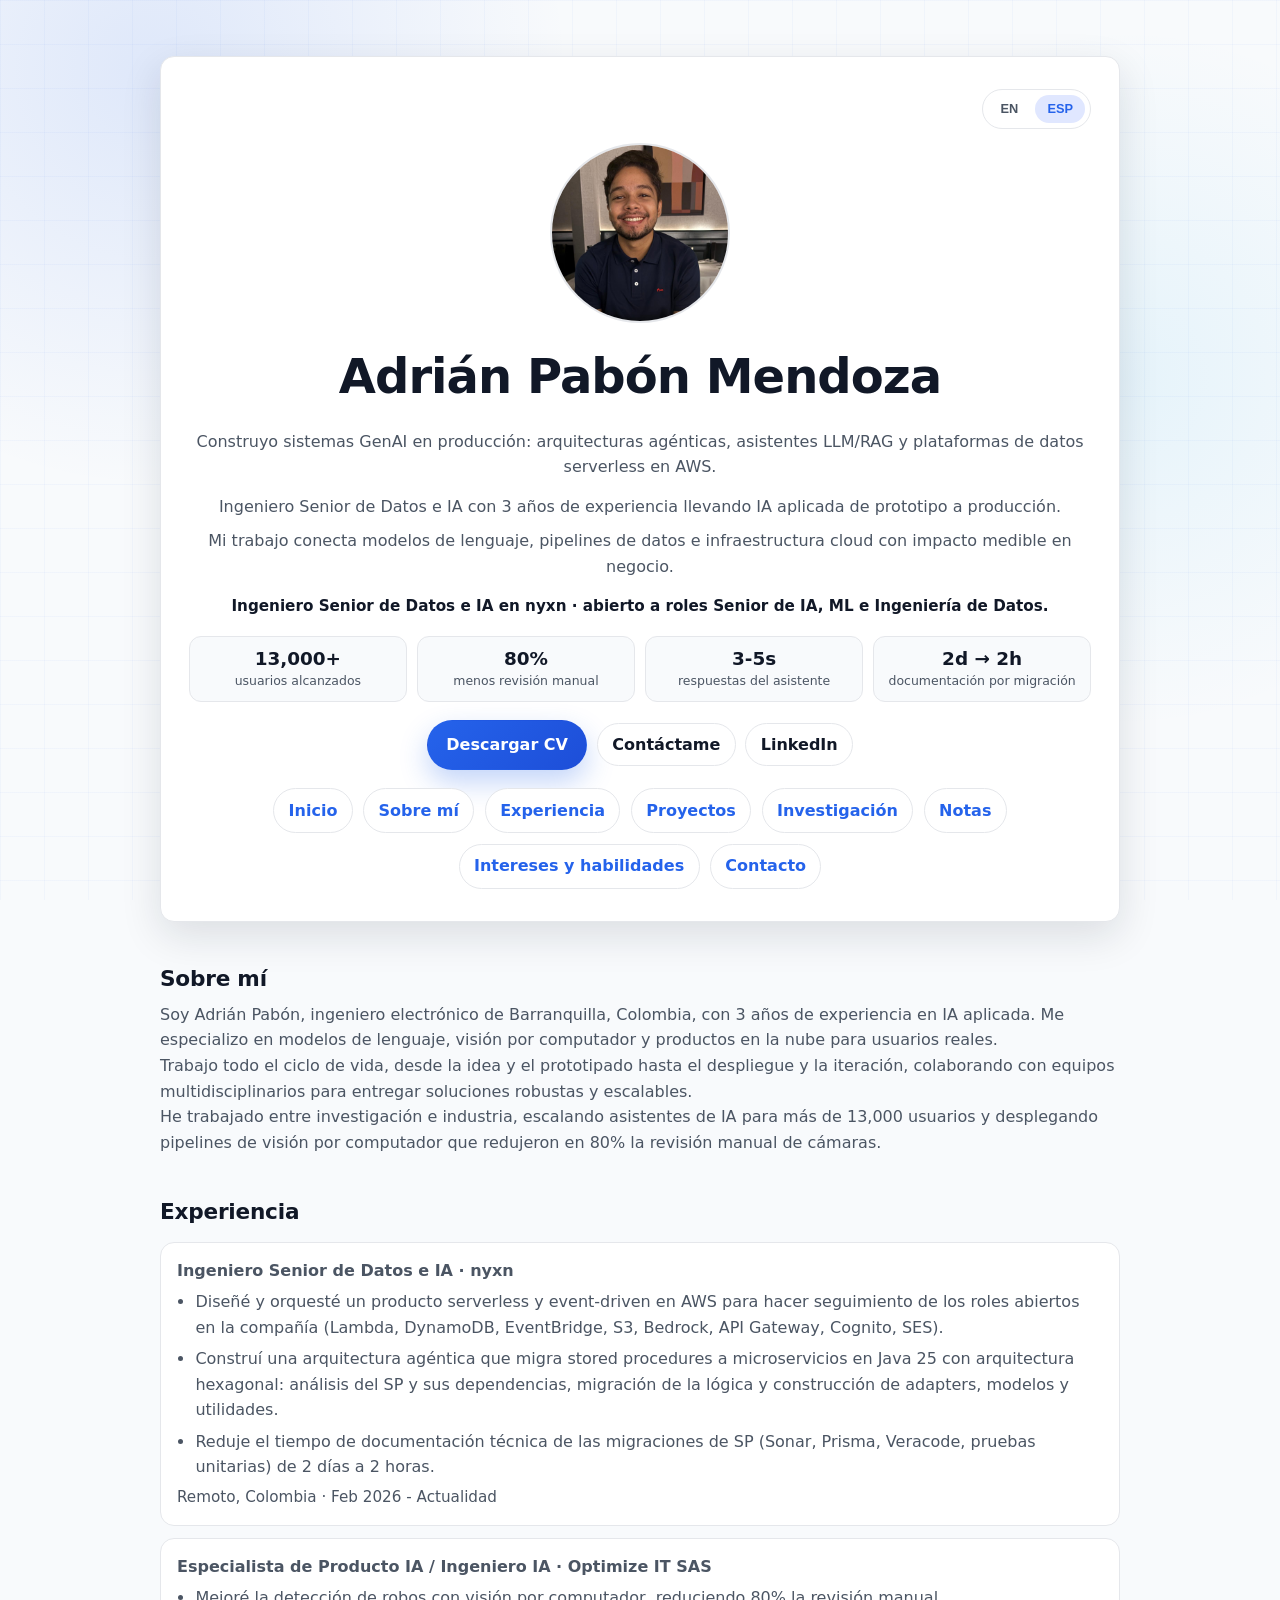
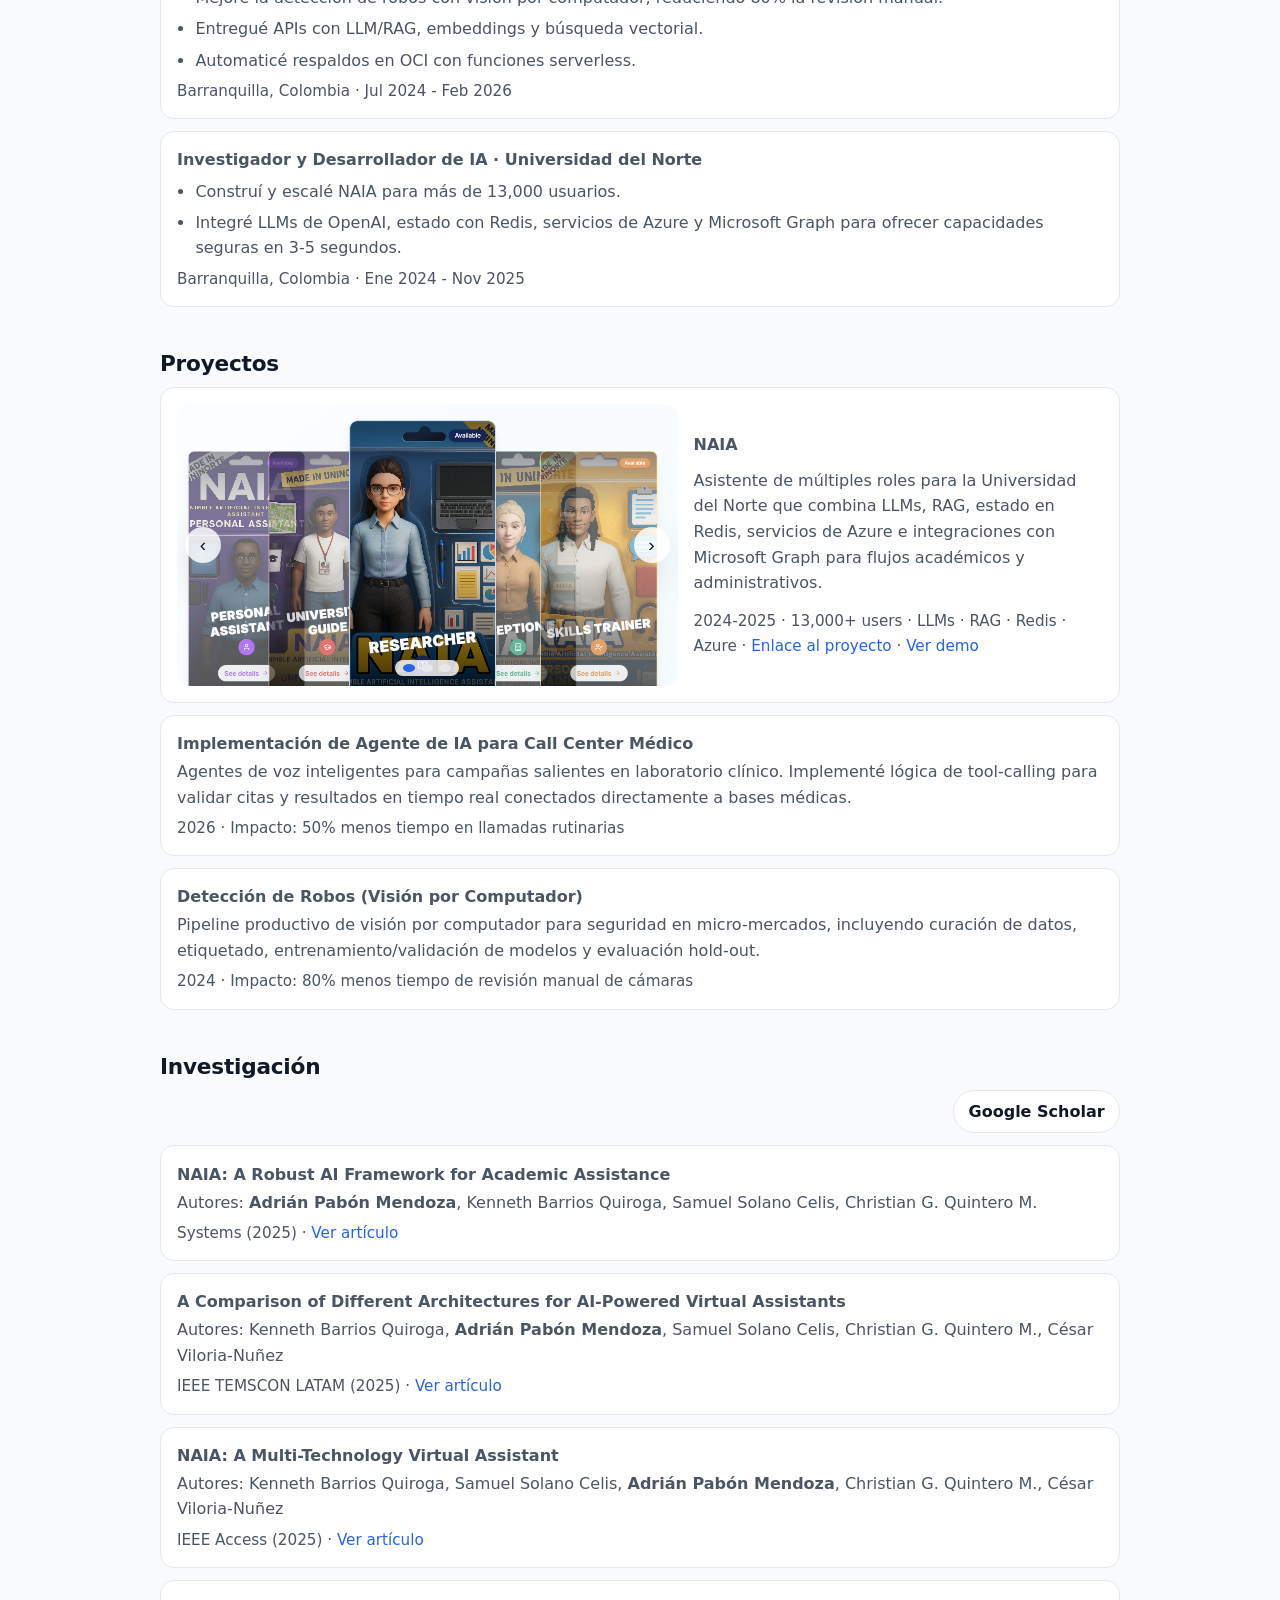
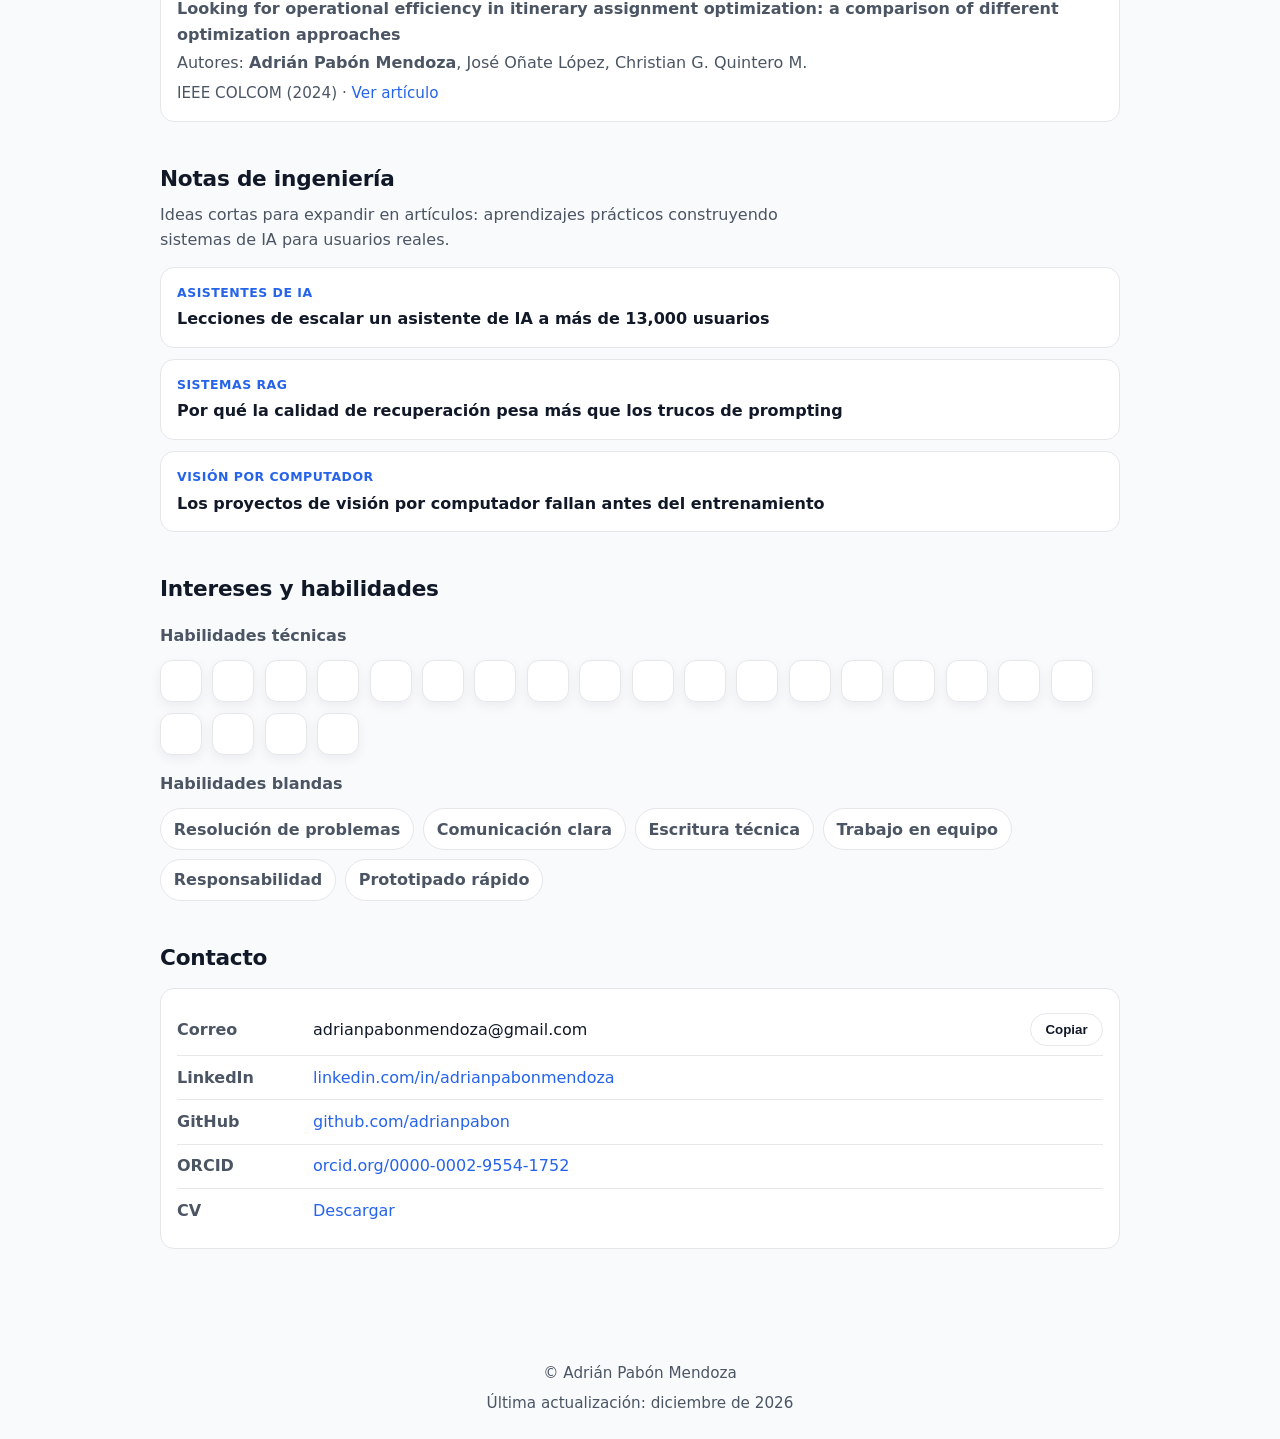
==== es/index.html @ 06561a67 "Improve SEO and recruiter conversion - Rewrite experience entries as bullet points, adding new nyxn " ====
<!doctype html>
<!-- Generated by tools/build-es.mjs from index.html. Do not edit by hand. -->
<html lang="es">
  <head>
    <meta charset="utf-8" />
    <meta name="viewport" content="width=device-width, initial-scale=1" />
    <meta
      name="description"
      content="Ingeniero Senior de IA y Datos en Colombia que construye GenAI en producción sobre AWS: sistemas de IA agéntica, LLM/RAG, arquitecturas serverless event-driven y microservicios en Java. Abierto a roles Senior de IA/ML e Ingeniería de Datos."
      data-i18n-content="meta.description"
    />
    <link rel="canonical" href="https://www.adrianpabonmendoza.com/es/" />
    <link rel="alternate" hreflang="en" href="https://www.adrianpabonmendoza.com/" />
    <link rel="alternate" hreflang="es" href="https://www.adrianpabonmendoza.com/es/" />
    <link rel="alternate" hreflang="x-default" href="https://www.adrianpabonmendoza.com/" />
    <meta property="og:type" content="website" />
    <meta
      property="og:title"
      content="Adrián Pabón Mendoza | Ingeniero Senior de IA y Datos · GenAI, AWS, IA agéntica"
      data-i18n-content="meta.title"
    />
    <meta
      property="og:description"
      content="GenAI en producción sobre AWS: sistemas de IA agéntica, LLM/RAG y arquitecturas serverless event-driven con impacto medible."
      data-i18n-content="meta.socialDescription"
    />
    <meta property="og:url" content="https://www.adrianpabonmendoza.com/es/" />
    <meta property="og:image" content="https://www.adrianpabonmendoza.com/data/profile.jpeg" />
    <meta property="og:locale" content="es_CO" data-i18n-content="meta.locale" />
    <meta name="twitter:card" content="summary_large_image" />
    <meta
      name="twitter:title"
      content="Adrián Pabón Mendoza | Ingeniero Senior de IA y Datos · GenAI, AWS, IA agéntica"
      data-i18n-content="meta.title"
    />
    <meta
      name="twitter:description"
      content="GenAI en producción sobre AWS: sistemas de IA agéntica, LLM/RAG y arquitecturas serverless event-driven con impacto medible."
      data-i18n-content="meta.socialDescription"
    />
    <meta name="twitter:image" content="https://www.adrianpabonmendoza.com/data/profile.jpeg" />

    <title data-i18n="meta.title">Adrián Pabón Mendoza | Ingeniero Senior de IA y Datos · GenAI, AWS, IA agéntica</title>

    <link rel="icon" href="../data/favicon.svg" type="image/svg+xml" />
    <link rel="stylesheet" href="../styles.css" />
    <script defer src="../script.js"></script>
  </head>
  <body>
    <main class="layout" id="content">
      <section id="home" class="intro" aria-label="Inicio" data-i18n-aria-label="nav.home">
        <div class="intro__tools">
          <div
            class="lang-switch"
            role="group"
            aria-label="Selector de idioma"
            data-i18n-aria-label="language.selector"
          >
            <button class="lang-switch__btn" type="button" data-lang-option="en" data-lang-href="../" aria-pressed="false">
              EN
            </button>
            <button class="lang-switch__btn" type="button" data-lang-option="es" data-lang-href="./" aria-pressed="false">
              ESP
            </button>
          </div>
          <button
            class="nav-toggle"
            type="button"
            data-nav-toggle
            aria-expanded="false"
            aria-controls="primary-nav"
            aria-label="Mostrar navegación"
            data-i18n-aria-label="nav.toggle"
          >
            <span class="nav-toggle__bars" aria-hidden="true">
              <span></span>
              <span></span>
              <span></span>
            </span>
          </button>
        </div>
        <img
          class="intro__photo"
          src="../data/profile.jpeg"
          alt="Foto de Adrián Pabón Mendoza"
          data-i18n-alt="image.profileAlt"
          width="250"
          height="250"
          loading="eager"
          decoding="async"
        />
        <h1 class="intro__name">Adrián Pabón Mendoza</h1>
        <p class="intro__tagline" data-i18n="intro.tagline">Construyo sistemas GenAI en producción: arquitecturas agénticas, asistentes LLM/RAG y plataformas de datos serverless en AWS.</p>
        <div class="intro__bio">
          <p data-i18n="intro.experience">Ingeniero Senior de Datos e IA con 3 años de experiencia llevando IA aplicada de prototipo a producción.</p>
          <p data-i18n="intro.focus">Mi trabajo conecta modelos de lenguaje, pipelines de datos e infraestructura cloud con impacto medible en negocio.</p>
        </div>
        <p class="intro__availability" data-i18n="intro.availability">Ingeniero Senior de Datos e IA en nyxn · abierto a roles Senior de IA, ML e Ingeniería de Datos.</p>
        <dl class="impact-strip" aria-label="Career impact highlights">
          <div>
            <dt>13,000+</dt>
            <dd data-i18n="intro.metricUsers">usuarios alcanzados</dd>
          </div>
          <div>
            <dt>80%</dt>
            <dd data-i18n="intro.metricReview">menos revisión manual</dd>
          </div>
          <div>
            <dt>3-5s</dt>
            <dd data-i18n="intro.metricLatency">respuestas del asistente</dd>
          </div>
          <div>
            <dt>2d → 2h</dt>
            <dd data-i18n="intro.metricDocs">documentación por migración</dd>
          </div>
        </dl>
        <div class="intro__cta">
          <a class="button button--cv" href="../data/Adrian_Pabon_CV.pdf" download data-i18n="intro.cvCta">Descargar CV</a>
          <a
            class="button button--ghost"
            href="mailto:adrianpabonmendoza@gmail.com?subject=Job%20opportunity%20for%20Adri%C3%A1n%20Pab%C3%B3n"
            data-i18n="intro.contactCta"
          >Contáctame</a>
          <a
            class="button button--ghost"
            href="https://www.linkedin.com/in/adrianpabonmendoza/"
            target="_blank"
            rel="noopener noreferrer"
          >
            LinkedIn
          </a>
        </div>
        <div class="intro__nav-wrap">
          <nav
            class="intro__nav"
            id="primary-nav"
            aria-label="Navegación principal"
            data-i18n-aria-label="nav.primary"
            data-nav
          >
            <a href="#home" data-i18n="nav.home">Inicio</a>
            <a href="#about" data-i18n="nav.about">Sobre mí</a>
            <a href="#experience" data-i18n="nav.experience">Experiencia</a>
            <a href="#projects" data-i18n="nav.projects">Proyectos</a>
            <a href="#research" data-i18n="nav.research">Investigación</a>
            <a href="#notes" data-i18n="nav.notes">Notas</a>
            <a href="#interests" data-i18n="nav.interests">Intereses y habilidades</a>
            <a href="#contact" data-i18n="nav.contact">Contacto</a>
          </nav>
        </div>
      </section>

      <section id="about" class="section">
        <h2 data-i18n="about.title">Sobre mí</h2>
        <p data-i18n="about.p1">Soy Adrián Pabón, ingeniero electrónico de Barranquilla, Colombia, con 3 años de experiencia en IA aplicada. Me especializo en modelos de lenguaje, visión por computador y productos en la nube para usuarios reales.</p>
        <p data-i18n="about.p2">Trabajo todo el ciclo de vida, desde la idea y el prototipado hasta el despliegue y la iteración, colaborando con equipos multidisciplinarios para entregar soluciones robustas y escalables.</p>
        <p data-i18n="about.p3">He trabajado entre investigación e industria, escalando asistentes de IA para más de 13,000 usuarios y desplegando pipelines de visión por computador que redujeron en 80% la revisión manual de cámaras.</p>
      </section>

      <section id="experience" class="section">
        <h2 data-i18n="experience.title">Experiencia</h2>
        <ul class="list">
          <li>
            <p class="list__title" data-i18n="experience.role1.title">Ingeniero Senior de Datos e IA · nyxn</p>
            <ul class="list__points">
              <li data-i18n="experience.role1.point1">Diseñé y orquesté un producto serverless y event-driven en AWS para hacer seguimiento de los roles abiertos en la compañía (Lambda, DynamoDB, EventBridge, S3, Bedrock, API Gateway, Cognito, SES).</li>
              <li data-i18n="experience.role1.point2">Construí una arquitectura agéntica que migra stored procedures a microservicios en Java 25 con arquitectura hexagonal: análisis del SP y sus dependencias, migración de la lógica y construcción de adapters, modelos y utilidades.</li>
              <li data-i18n="experience.role1.point3">Reduje el tiempo de documentación técnica de las migraciones de SP (Sonar, Prisma, Veracode, pruebas unitarias) de 2 días a 2 horas.</li>
            </ul>
            <p class="list__meta" data-i18n="experience.role1.meta">Remoto, Colombia · Feb 2026 - Actualidad</p>
          </li>
          <li>
            <p class="list__title" data-i18n="experience.role2.title">Especialista de Producto IA / Ingeniero IA · Optimize IT SAS</p>
            <ul class="list__points">
              <li data-i18n="experience.role2.point1">Mejoré la detección de robos con visión por computador, reduciendo 80% la revisión manual.</li>
              <li data-i18n="experience.role2.point2">Entregué APIs con LLM/RAG, embeddings y búsqueda vectorial.</li>
              <li data-i18n="experience.role2.point3">Automaticé respaldos en OCI con funciones serverless.</li>
            </ul>
            <p class="list__meta" data-i18n="experience.role2.meta">Barranquilla, Colombia · Jul 2024 - Feb 2026</p>
          </li>
          <li>
            <p class="list__title" data-i18n="experience.role3.title">Investigador y Desarrollador de IA · Universidad del Norte</p>
            <ul class="list__points">
              <li data-i18n="experience.role3.point1">Construí y escalé NAIA para más de 13,000 usuarios.</li>
              <li data-i18n="experience.role3.point2">Integré LLMs de OpenAI, estado con Redis, servicios de Azure y Microsoft Graph para ofrecer capacidades seguras en 3-5 segundos.</li>
            </ul>
            <p class="list__meta" data-i18n="experience.role3.meta">Barranquilla, Colombia · Ene 2024 - Nov 2025</p>
          </li>
        </ul>
      </section>

      <section id="projects" class="section">
        <h2 data-i18n="projects.title">Proyectos</h2>
        <article class="project-card">
          <div class="project-media">
            <div class="slider" data-slider>
              <div class="slider__track" data-slider-track>
                <figure class="slide is-active">
                  <img
                    src="../data/naia/naia_home.png"
                    alt="Interfaz del asistente NAIA"
                    data-i18n-alt="projects.naia.image1Alt"
                    loading="lazy"
                    decoding="async"
                  />
                </figure>
                <figure class="slide">
                  <img
                    src="../data/naia/naia_research.png"
                    alt="Panel de analítica de uso de NAIA"
                    data-i18n-alt="projects.naia.image2Alt"
                    loading="lazy"
                    decoding="async"
                  />
                </figure>
                <figure class="slide">
                  <img
                    src="../data/naia/meet_naia.png"
                    alt="Esquema de arquitectura del sistema NAIA"
                    data-i18n-alt="projects.naia.image3Alt"
                    loading="lazy"
                    decoding="async"
                  />
                </figure>
              </div>
              <div class="slider__controls">
                <button
                  class="slider__btn"
                  type="button"
                  data-slider-prev
                  aria-label="Imagen anterior"
                  data-i18n-aria-label="slider.previousImage"
                >
                  ‹
                </button>
                <button
                  class="slider__btn"
                  type="button"
                  data-slider-next
                  aria-label="Imagen siguiente"
                  data-i18n-aria-label="slider.nextImage"
                >
                  ›
                </button>
              </div>
              <div
                class="slider__dots"
                data-slider-dots
                aria-label="Paginación del carrusel"
                data-i18n-aria-label="slider.pagination"
              ></div>
            </div>
          </div>
          <div class="project-content">
            <p class="list__title">NAIA</p>
            <p class="list__desc" data-i18n="projects.naia.description">Asistente de múltiples roles para la Universidad del Norte que combina LLMs, RAG, estado en Redis, servicios de Azure e integraciones con Microsoft Graph para flujos académicos y administrativos.</p>
            <p class="list__meta">
              2024-2025 · 13,000+ users · LLMs · RAG · Redis · Azure ·
              <a
                class="link"
                href="https://naia.uninorte.edu.co/"
                target="_blank"
                rel="noreferrer"
              >
                <span data-i18n="projects.naia.link">Enlace al proyecto</span>
              </a>
              ·
              <a
                class="link"
                href="https://youtu.be/oDc96ZBW_u0?si=5O5DyOcnryvD_DOg"
                target="_blank"
                rel="noreferrer"
              >
                <span data-i18n="projects.naia.demo">Ver demo</span>
              </a>
            </p>
          </div>
        </article>
        <ul class="list">
          <li>
            <p class="list__title" data-i18n="projects.callCenter.title">Implementación de Agente de IA para Call Center Médico</p>
            <p class="list__desc" data-i18n="projects.callCenter.description">Agentes de voz inteligentes para campañas salientes en laboratorio clínico. Implementé lógica de tool-calling para validar citas y resultados en tiempo real conectados directamente a bases médicas.</p>
            <p class="list__meta" data-i18n="projects.callCenter.meta">2026 · Impacto: 50% menos tiempo en llamadas rutinarias</p>
          </li>
          <li>
            <p class="list__title" data-i18n="projects.theft.title">Detección de Robos (Visión por Computador)</p>
            <p class="list__desc" data-i18n="projects.theft.description">Pipeline productivo de visión por computador para seguridad en micro-mercados, incluyendo curación de datos, etiquetado, entrenamiento/validación de modelos y evaluación hold-out.</p>
            <p class="list__meta" data-i18n="projects.theft.meta">2024 · Impacto: 80% menos tiempo de revisión manual de cámaras</p>
          </li>
        </ul>
      </section>

      <section id="research" class="section">
        <h2 data-i18n="research.title">Investigación</h2>
        <div class="list__actions">
          <a
            class="button button--ghost"
            href="https://scholar.google.com/citations?user=94yZN2IAAAAJ&hl=es&oi=ao"
            target="_blank"
            rel="noreferrer"
          >
            <span data-i18n="research.googleScholar">Google Scholar</span>
          </a>
        </div>
        <ul class="list">
          <li>
            <p class="list__title">NAIA: A Robust AI Framework for Academic Assistance</p>
            <p class="list__desc">
              <span data-i18n="research.authors">Autores:</span>
              <strong>Adrián Pabón Mendoza</strong>, Kenneth Barrios Quiroga, Samuel Solano Celis, Christian G. Quintero M.
            </p>
            <p class="list__meta">
              Systems (2025) ·
              <a class="link" href="https://www.mdpi.com/2079-8954/13/12/1091" target="_blank" rel="noreferrer">
                <span data-i18n="research.viewPaper">Ver artículo</span>
              </a>
            </p>
          </li>
          <li>
            <p class="list__title">A Comparison of Different Architectures for AI-Powered Virtual Assistants</p>
            <p class="list__desc">
              <span data-i18n="research.authors">Autores:</span>
              Kenneth Barrios Quiroga, <strong>Adrián Pabón Mendoza</strong>, Samuel Solano Celis, Christian G. Quintero M., César Viloria-Nuñez
            </p>
            <p class="list__meta">
              IEEE TEMSCON LATAM (2025) ·
                <a class="link" href="https://ieeexplore.ieee.org/document/11238808" target="_blank" rel="noreferrer">
                  <span data-i18n="research.viewPaper">Ver artículo</span>
                </a>
              </p>
          </li>
          <li>
            <p class="list__title">NAIA: A Multi-Technology Virtual Assistant</p>
            <p class="list__desc">
              <span data-i18n="research.authors">Autores:</span>
              Kenneth Barrios Quiroga, Samuel Solano Celis, <strong>Adrián Pabón Mendoza</strong>, Christian G. Quintero M., César Viloria-Nuñez
            </p>
            <p class="list__meta">
              IEEE Access (2025) ·
              <a class="link" href="https://ieeexplore.ieee.org/document/11018004" target="_blank" rel="noreferrer">
                <span data-i18n="research.viewPaper">Ver artículo</span>
              </a>
            </p>
          </li>
          <li>
            <p class="list__title">Looking for operational efficiency in itinerary assignment optimization: a comparison of different optimization approaches</p>
            <p class="list__desc">
              <span data-i18n="research.authors">Autores:</span>
              <strong>Adrián Pabón Mendoza</strong>, José Oñate López, Christian G. Quintero M.
            </p>
            <p class="list__meta">
              IEEE COLCOM (2024) ·
              <a class="link" href="https://ieeexplore.ieee.org/abstract/document/10720293/" target="_blank" rel="noreferrer">
                <span data-i18n="research.viewPaper">Ver artículo</span>
              </a>
            </p>
          </li>
        </ul>
      </section>

      <section id="notes" class="section">
        <h2 data-i18n="notes.title">Notas de ingeniería</h2>
        <p class="section__lead" data-i18n="notes.lead">Ideas cortas para expandir en artículos: aprendizajes prácticos construyendo sistemas de IA para usuarios reales.</p>
        <ul class="notes-list">
          <li>
            <p class="notes-list__meta" data-i18n="notes.note1.meta">Asistentes de IA</p>
            <p class="notes-list__title" data-i18n="notes.note1.title">Lecciones de escalar un asistente de IA a más de 13,000 usuarios</p>
          </li>
          <li>
            <p class="notes-list__meta" data-i18n="notes.note2.meta">Sistemas RAG</p>
            <p class="notes-list__title" data-i18n="notes.note2.title">Por qué la calidad de recuperación pesa más que los trucos de prompting</p>
          </li>
          <li>
            <p class="notes-list__meta" data-i18n="notes.note3.meta">Visión por computador</p>
            <p class="notes-list__title" data-i18n="notes.note3.title">Los proyectos de visión por computador fallan antes del entrenamiento</p>
          </li>
        </ul>
      </section>

      <section id="interests" class="section">
        <h2 data-i18n="interests.title">Intereses y habilidades</h2>
        <div class="pill-group" aria-label="Hard skills">
          <p class="pill-heading" data-i18n="interests.hardSkills">Habilidades técnicas</p>
          <ul class="pill-list pill-list--icons" aria-label="Technology stack">
            <li>
              <span class="skill-chip" role="img" aria-label="Python" title="Python">
                <img src="https://cdn.jsdelivr.net/gh/devicons/devicon@latest/icons/python/python-original.svg" alt="" loading="lazy" decoding="async" />
              </span>
            </li>
            <li>
              <span class="skill-chip" role="img" aria-label="Databricks" title="Databricks">
                <img src="https://api.iconify.design/simple-icons:databricks.svg?color=%23FF3621" alt="" loading="lazy" decoding="async" />
              </span>
            </li>
            <li>
              <span class="skill-chip" role="img" aria-label="Redis" title="Redis">
                <img src="https://cdn.jsdelivr.net/gh/devicons/devicon@latest/icons/redis/redis-original.svg" alt="" loading="lazy" decoding="async" />
              </span>
            </li>
            <li>
              <span class="skill-chip" role="img" aria-label="LLMs" title="LLMs">
                <img src="https://api.iconify.design/tabler:brain.svg?color=%234b5563" alt="" loading="lazy" decoding="async" />
              </span>
            </li>
            <li>
              <span class="skill-chip" role="img" aria-label="RAG" title="RAG">
                <img src="https://api.iconify.design/tabler:database-search.svg?color=%234b5563" alt="" loading="lazy" decoding="async" />
              </span>
            </li>
            <li>
              <span class="skill-chip" role="img" aria-label="Machine Learning" title="Machine Learning">
                <img src="https://api.iconify.design/carbon:machine-learning-model.svg?color=%234b5563" alt="" loading="lazy" decoding="async" />
              </span>
            </li>
            <li>
              <span class="skill-chip" role="img" aria-label="PyTorch" title="PyTorch">
                <img src="https://cdn.jsdelivr.net/gh/devicons/devicon@latest/icons/pytorch/pytorch-original.svg" alt="" loading="lazy" decoding="async" />
              </span>
            </li>
            <li>
              <span class="skill-chip" role="img" aria-label="FastAPI" title="FastAPI">
                <img src="https://cdn.jsdelivr.net/gh/devicons/devicon@latest/icons/fastapi/fastapi-original.svg" alt="" loading="lazy" decoding="async" />
              </span>
            </li>
            <li>
              <span class="skill-chip" role="img" aria-label="OpenAI" title="OpenAI">
                <img src="https://api.iconify.design/logos:openai-icon.svg" alt="" loading="lazy" decoding="async" />
              </span>
            </li>
            <li>
              <span class="skill-chip" role="img" aria-label="LangChain" title="LangChain">
                <img src="https://api.iconify.design/simple-icons:langchain.svg?color=%2300A67E" alt="" loading="lazy" decoding="async" />
              </span>
            </li>
            <li>
              <span class="skill-chip" role="img" aria-label="n8n" title="n8n">
                <img src="https://api.iconify.design/simple-icons:n8n.svg?color=%23EA4B71" alt="" loading="lazy" decoding="async" />
              </span>
            </li>
            <li>
              <span class="skill-chip" role="img" aria-label="ElevenLabs" title="ElevenLabs">
                <img src="https://api.iconify.design/simple-icons:elevenlabs.svg?color=%23111111" alt="" loading="lazy" decoding="async" />
              </span>
            </li>
            <li>
              <span class="skill-chip" role="img" aria-label="Docker" title="Docker">
                <img src="https://cdn.jsdelivr.net/gh/devicons/devicon@latest/icons/docker/docker-original.svg" alt="" loading="lazy" decoding="async" />
              </span>
            </li>
            <li>
              <span class="skill-chip" role="img" aria-label="PostgreSQL" title="PostgreSQL">
                <img src="https://cdn.jsdelivr.net/gh/devicons/devicon@latest/icons/postgresql/postgresql-original.svg" alt="" loading="lazy" decoding="async" />
              </span>
            </li>
            <li>
              <span class="skill-chip" role="img" aria-label="MongoDB" title="MongoDB">
                <img src="https://cdn.jsdelivr.net/gh/devicons/devicon@latest/icons/mongodb/mongodb-original.svg" alt="" loading="lazy" decoding="async" />
              </span>
            </li>
            <li>
              <span class="skill-chip" role="img" aria-label="Supabase" title="Supabase">
                <img src="https://cdn.jsdelivr.net/gh/devicons/devicon@latest/icons/supabase/supabase-original.svg" alt="" loading="lazy" decoding="async" />
              </span>
            </li>
            <li>
              <span class="skill-chip" role="img" aria-label="AWS" title="AWS">
                <img src="https://api.iconify.design/simple-icons:amazonaws.svg?color=%23FF9900" alt="" loading="lazy" decoding="async" />
              </span>
            </li>
            <li>
              <span class="skill-chip" role="img" aria-label="Amazon Bedrock" title="Amazon Bedrock">
                <img src="https://api.iconify.design/tabler:cube.svg?color=%234b5563" alt="" loading="lazy" decoding="async" />
              </span>
            </li>
            <li>
              <span class="skill-chip" role="img" aria-label="SageMaker" title="SageMaker">
                <img src="https://api.iconify.design/material-symbols:network-node.svg?color=%234b5563" alt="" loading="lazy" decoding="async" />
              </span>
            </li>
            <li>
              <span class="skill-chip" role="img" aria-label="Oracle Cloud Infrastructure" title="OCI">
                <img src="https://cdn.jsdelivr.net/gh/devicons/devicon@latest/icons/oracle/oracle-original.svg" alt="" loading="lazy" decoding="async" />
              </span>
            </li>
            <li>
              <span class="skill-chip" role="img" aria-label="Azure" title="Azure">
                <img src="https://cdn.jsdelivr.net/gh/devicons/devicon@latest/icons/azure/azure-original.svg" alt="" loading="lazy" decoding="async" />
              </span>
            </li>
            <li>
              <span class="skill-chip" role="img" aria-label="LangGraph" title="LangGraph">
                <img src="https://api.iconify.design/simple-icons:langgraph.svg?color=%230066FF" alt="" loading="lazy" decoding="async" />
              </span>
            </li>
          </ul>
        </div>
        <div class="pill-group" aria-label="Soft skills">
          <p class="pill-heading" data-i18n="interests.softSkills">Habilidades blandas</p>
          <ul class="pill-list">
            <li data-i18n="interests.soft.problemSolving">Resolución de problemas</li>
            <li data-i18n="interests.soft.communication">Comunicación clara</li>
            <li data-i18n="interests.soft.writing">Escritura técnica</li>
            <li data-i18n="interests.soft.teamwork">Trabajo en equipo</li>
            <li data-i18n="interests.soft.ownership">Responsabilidad</li>
            <li data-i18n="interests.soft.prototyping">Prototipado rápido</li>
          </ul>
        </div>
      </section>

      <section id="contact" class="section">
        <h2 data-i18n="contact.title">Contacto</h2>
        <div class="contact-card">
          <div class="contact__row">
            <span class="contact__label" data-i18n="contact.email">Correo</span>
            <span class="contact__value" data-email>adrianpabonmendoza@gmail.com</span>
            <button class="button button--ghost" type="button" data-copy-email data-i18n="contact.copy">Copiar</button>
          </div>
          <div class="contact__row">
            <span class="contact__label" data-i18n="contact.linkedin">LinkedIn</span>
            <a
              class="contact__value link"
              href="https://www.linkedin.com/in/adrianpabonmendoza/"
              target="_blank"
              rel="noreferrer"
            >
              linkedin.com/in/adrianpabonmendoza
            </a>
          </div>
          <div class="contact__row">
            <span class="contact__label" data-i18n="contact.github">GitHub</span>
            <a
              class="contact__value link"
              href="https://github.com/adrianpabon"
              target="_blank"
              rel="noreferrer"
            >
              github.com/adrianpabon
            </a>
          </div>
          <div class="contact__row">
            <span class="contact__label" data-i18n="contact.orcid">ORCID</span>
            <a
              class="contact__value link"
              href="https://orcid.org/0000-0002-9554-1752"
              target="_blank"
              rel="noreferrer"
            >
              orcid.org/0000-0002-9554-1752
            </a>
          </div>
          <div class="contact__row">
            <span class="contact__label" data-i18n="contact.cv">CV</span>
            <a
              class="contact__value link"
              href="../data/Adrian_Pabon_CV.pdf"
              download
            >
              <span data-i18n="contact.download">Descargar</span>
            </a>
          </div>
        </div>
      </section>
    </main>

    <footer class="footer">
      <p>© Adrián Pabón Mendoza</p>
      <p class="footer__updated"><span data-i18n="footer.updatedLabel">Última actualización:</span> <span data-last-updated></span></p>
    </footer>

    <script type="application/ld+json">
      {
        "@context": "https://schema.org",
        "@type": "Person",
        "name": "Adrián Pabón Mendoza",
        "jobTitle": "Senior Data and AI Engineer",
        "description": "Senior AI & Data Engineer building production GenAI on AWS: agentic AI systems, LLM/RAG, and serverless event-driven architectures.",
        "url": "https://www.adrianpabonmendoza.com/",
        "email": "mailto:adrianpabonmendoza@gmail.com",
        "worksFor": { "@type": "Organization", "name": "nyxn" },
        "hasOccupation": {
          "@type": "Occupation",
          "name": "Senior AI & Data Engineer",
          "occupationLocation": { "@type": "Country", "name": "Colombia" }
        },
        "address": {
          "@type": "PostalAddress",
          "addressLocality": "Barranquilla",
          "addressCountry": "CO"
        },
        "knowsLanguage": ["es", "en"],
        "knowsAbout": [
          "Generative AI",
          "Agentic AI",
          "Large Language Models",
          "Retrieval-Augmented Generation",
          "Amazon Web Services",
          "Amazon Bedrock",
          "Serverless architecture",
          "Event-driven architecture",
          "Data engineering",
          "Computer vision",
          "Java microservices",
          "Hexagonal architecture",
          "Python"
        ],
        "image": "https://www.adrianpabonmendoza.com/data/profile.jpeg",
        "sameAs": [
          "https://www.linkedin.com/in/adrianpabonmendoza/",
          "https://github.com/adrianpabon",
          "https://scholar.google.com/citations?user=94yZN2IAAAAJ&hl=es&oi=ao",
          "https://orcid.org/0000-0002-9554-1752"
        ]
      }
    </script>
  </body>
</html>
---- styles.css ----
:root {
  color-scheme: light;
  --bg: #f8fafc;
  --text: #111827;
  --muted: #4b5563;
  --card: #ffffff;
  --border: #e5e7eb;
  --accent: #2563eb;
  --accent-soft: #e0e7ff;
  --radius: 14px;
  --shadow: 0 14px 40px rgba(15, 23, 42, 0.12);
}

*,
*::before,
*::after {
  box-sizing: border-box;
}

body {
  margin: 0;
  font-family:
    "Inter",
    ui-sans-serif,
    system-ui,
    -apple-system,
    "Segoe UI",
    sans-serif;
  line-height: 1.6;
  background:
    radial-gradient(circle at 12% 8%, rgba(37, 99, 235, 0.12), transparent 26rem),
    radial-gradient(circle at 88% 42%, rgba(14, 165, 233, 0.08), transparent 22rem),
    linear-gradient(rgba(37, 99, 235, 0.035) 1px, transparent 1px),
    linear-gradient(90deg, rgba(37, 99, 235, 0.035) 1px, transparent 1px),
    var(--bg);
  background-attachment: fixed;
  background-size: auto, auto, 44px 44px, 44px 44px, auto;
  color: var(--text);
}

a {
  color: var(--accent);
  text-decoration: none;
}

a:hover,
a:focus-visible {
  color: #1d4ed8;
}

main.layout {
  width: min(960px, 100% - 2.5rem);
  margin: 0 auto;
  padding: 3.5rem 0 4rem;
}

h1,
h2,
p {
  margin: 0;
}

.intro {
  background: var(--card);
  border: 1px solid var(--border);
  border-radius: var(--radius);
  padding: 2rem 1.75rem;
  text-align: center;
  display: grid;
  gap: 0.9rem;
  box-shadow: var(--shadow);
}

.intro__tools {
  width: 100%;
  display: flex;
  justify-content: flex-end;
  align-items: center;
  gap: 0.5rem;
}

.intro__photo {
  width: 180px;
  height: 180px;
  border-radius: 50%;
  object-fit: cover;
  margin: 0 auto;
  border: 2px solid var(--border);
}

.intro__name {
  font-size: clamp(2.2rem, 4vw, 3rem);
  letter-spacing: -0.02em;
}

.intro__tagline {
  color: var(--muted);
}

.intro__bio {
  display: grid;
  gap: 0.5rem;
  color: var(--muted);
  text-align: center;
}

.intro__availability {
  color: var(--text);
  font-size: 0.95rem;
  font-weight: 650;
}

.impact-strip {
  display: grid;
  grid-template-columns: repeat(4, 1fr);
  gap: 0.65rem;
  margin: 0.25rem 0 0;
}

.impact-strip div {
  border: 1px solid var(--border);
  border-radius: 12px;
  background: #f8fafc;
  padding: 0.75rem 0.6rem;
}

.impact-strip dt {
  color: var(--text);
  font-size: 1.15rem;
  font-weight: 800;
  line-height: 1.1;
}

.impact-strip dd {
  color: var(--muted);
  font-size: 0.78rem;
  line-height: 1.25;
  margin: 0.25rem 0 0;
}

.intro__cta {
  display: flex;
  flex-wrap: wrap;
  gap: 0.6rem;
  justify-content: center;
  align-items: center;
  margin-top: 0.2rem;
}

.intro__nav-wrap {
  width: 100%;
  display: flex;
  flex-direction: column;
  gap: 0.4rem;
  align-items: center;
}

.lang-switch {
  display: inline-flex;
  align-items: center;
  gap: 0.3rem;
  padding: 0.3rem;
  border: 1px solid var(--border);
  border-radius: 999px;
  background: var(--card);
}

.lang-switch__btn {
  appearance: none;
  border: 1px solid transparent;
  background: transparent;
  color: var(--muted);
  font-weight: 700;
  font-size: 0.8rem;
  padding: 0.35rem 0.7rem;
  border-radius: 999px;
  cursor: pointer;
}

.lang-switch__btn:hover,
.lang-switch__btn:focus-visible {
  border-color: var(--border);
  color: var(--text);
  outline: none;
}

.lang-switch__btn.is-active {
  background: var(--accent-soft);
  color: var(--accent);
  border-color: transparent;
}

.nav-toggle {
  display: inline-flex;
  align-items: center;
  justify-content: center;
  gap: 0.4rem;
  padding: 0.55rem 0.75rem;
  border-radius: 999px;
  border: 1px solid var(--border);
  background: var(--card);
  color: var(--accent);
  font-weight: 700;
  cursor: pointer;
}

.nav-toggle__bars {
  display: inline-flex;
  flex-direction: column;
  gap: 4px;
}

.nav-toggle__bars span {
  display: block;
  width: 18px;
  height: 2px;
  background: var(--accent);
  border-radius: 999px;
}

.nav-toggle:focus-visible {
  outline: 2px solid var(--accent);
  outline-offset: 2px;
}

.intro__nav {
  display: none;
  flex-direction: column;
  gap: 0.5rem;
  width: 100%;
  padding: 0;
  margin: 0.25rem 0 0;
}

.intro__nav.is-open {
  display: flex;
}

.intro__nav a {
  display: inline-flex;
  align-items: center;
  justify-content: center;
  gap: 0.35rem;
  padding: 0.55rem 0.9rem;
  border-radius: 999px;
  border: 1px solid var(--border);
  background: var(--card);
  font-weight: 600;
  color: var(--accent);
}

.intro__nav a:hover,
.intro__nav a:focus-visible {
  border-color: var(--accent);
  color: var(--accent);
}

.section {
  margin-top: 2.5rem;
}

.section h2 {
  font-size: 1.35rem;
  letter-spacing: -0.01em;
  margin-bottom: 0.35rem;
}

.section p {
  color: var(--muted);
}

.section__lead {
  max-width: 68ch;
}

.list {
  list-style: none;
  padding: 0;
  margin: 0.75rem 0 0;
  display: grid;
  gap: 0.75rem;
}

.list__actions {
  display: flex;
  justify-content: flex-end;
  margin-top: 0.35rem;
}

.list li {
  background: var(--card);
  border: 1px solid var(--border);
  border-radius: var(--radius);
  padding: 0.95rem 1rem;
}

.list__title {
  margin: 0 0 0.15rem;
  font-weight: 700;
}

.list__desc {
  margin: 0;
  color: var(--muted);
}

.list__points {
  margin: 0.35rem 0 0;
  padding-left: 1.15rem;
  list-style: disc;
  color: var(--muted);
  display: grid;
  gap: 0.35rem;
}

.list .list__points li {
  background: none;
  border: 0;
  border-radius: 0;
  padding: 0;
}

.list__meta {
  margin: 0.35rem 0 0;
  color: var(--muted);
  font-size: 0.95rem;
}

.pill-list {
  list-style: none;
  padding: 0;
  margin: 0.75rem 0 0;
  display: flex;
  gap: 0.55rem;
  flex-wrap: wrap;
}

.pill-list li {
  padding: 0.45rem 0.8rem;
  border-radius: 999px;
  background: var(--card);
  border: 1px solid var(--border);
  color: var(--muted);
  font-weight: 600;
}

.pill-list--icons {
  gap: 0.65rem;
}

.pill-list--icons li {
  padding: 0;
  background: none;
  border: none;
}

.skill-chip {
  width: 42px;
  height: 42px;
  border-radius: 12px;
  border: 1px solid var(--border);
  background: var(--card);
  display: grid;
  place-items: center;
  box-shadow: 0 4px 12px rgba(15, 23, 42, 0.06);
}

.skill-chip img {
  width: auto;
  height: auto;
  max-width: 24px;
  max-height: 24px;
  display: block;
}

.pill-group {
  margin-top: 1rem;
}

.notes-list {
  list-style: none;
  padding: 0;
  margin: 0.85rem 0 0;
  display: grid;
  gap: 0.7rem;
}

.notes-list li {
  background: var(--card);
  border: 1px solid var(--border);
  border-radius: var(--radius);
  padding: 0.95rem 1rem;
}

.notes-list .notes-list__meta {
  color: var(--accent);
  font-size: 0.78rem;
  font-weight: 800;
  letter-spacing: 0.04em;
  text-transform: uppercase;
}

.notes-list .notes-list__title {
  color: var(--text);
  font-weight: 750;
  margin-top: 0.2rem;
}

.pill-heading {
  margin: 0;
  font-weight: 700;
  color: var(--text);
}

.project-card {
  display: grid;
  gap: 1rem;
  background: var(--card);
  border: 1px solid var(--border);
  border-radius: var(--radius);
  padding: 1rem;
}

.project-media {
  position: relative;
  border-radius: var(--radius);
  overflow: hidden;
  background: #f3f4f6;
}

.slider {
  position: relative;
}

.slider__track {
  display: flex;
  transition: transform 0.4s ease;
}

.slide {
  min-width: 100%;
  margin: 0;
}

.slide img {
  width: 100%;
  display: block;
  object-fit: cover;
  aspect-ratio: 16 / 9;
}

.slider__controls {
  position: absolute;
  inset: 0;
  display: flex;
  justify-content: space-between;
  align-items: center;
  padding: 0 0.5rem;
  pointer-events: none;
}

.slider__btn {
  pointer-events: auto;
  border: none;
  background: rgba(255, 255, 255, 0.82);
  color: var(--text);
  width: 36px;
  height: 36px;
  border-radius: 50%;
  display: grid;
  place-items: center;
  font-size: 1.2rem;
  cursor: pointer;
  box-shadow: var(--shadow);
}

.slider__btn:hover,
.slider__btn:focus-visible {
  outline: 2px solid var(--accent);
}

.slider__dots {
  position: absolute;
  bottom: 10px;
  left: 50%;
  transform: translateX(-50%);
  display: inline-flex;
  gap: 6px;
  background: rgba(255, 255, 255, 0.82);
  padding: 4px 8px;
  border-radius: 999px;
  box-shadow: var(--shadow);
}

.slider__dot {
  width: 8px;
  height: 8px;
  border-radius: 50%;
  background: var(--border);
  border: none;
  cursor: pointer;
}

.slider__dot.is-active {
  background: var(--accent);
}

.project-content {
  display: grid;
  gap: 0.5rem;
}

.contact-card {
  margin-top: 0.75rem;
  background: var(--card);
  border: 1px solid var(--border);
  border-radius: var(--radius);
  padding: 1rem;
}

.contact__row {
  display: grid;
  grid-template-columns: 120px 1fr auto;
  gap: 0.5rem 1rem;
  align-items: center;
  padding: 0.55rem 0;
}

.contact__row + .contact__row {
  border-top: 1px solid var(--border);
}

.contact__label {
  color: var(--muted);
  font-weight: 600;
}

.contact__value {
  word-break: break-word;
}

.button {
  appearance: none;
  border: 1px solid var(--accent);
  background: var(--accent);
  color: #ffffff;
  font-weight: 650;
  padding: 0.5rem 0.9rem;
  border-radius: 999px;
  text-decoration: none;
  display: inline-flex;
  align-items: center;
  justify-content: center;
  gap: 0.4rem;
  cursor: pointer;
}

.button--ghost {
  background: var(--card);
  color: var(--text);
  border-color: var(--border);
}

.button--cv {
  border-color: transparent;
  background: linear-gradient(135deg, #2563eb, #1d4ed8);
  box-shadow: 0 12px 28px rgba(37, 99, 235, 0.28);
  padding: 0.7rem 1.15rem;
}

.button--cv:hover,
.button--cv:focus-visible {
  color: #ffffff;
  transform: translateY(-1px);
  box-shadow: 0 16px 34px rgba(37, 99, 235, 0.34);
}

.button:focus-visible {
  outline: 2px solid var(--accent);
  outline-offset: 2px;
}

.link {
  color: var(--accent);
  text-underline-offset: 3px;
}

.footer {
  text-align: center;
  margin: 3rem auto 1.5rem;
  color: var(--muted);
  font-size: 0.95rem;
}

.footer__updated {
  margin-top: 0.35rem;
  color: var(--muted);
}

@media (max-width: 640px) {
  .intro__photo {
    width: 150px;
    height: 150px;
  }

  .impact-strip {
    grid-template-columns: repeat(2, 1fr);
  }

  .contact__row {
    grid-template-columns: 1fr;
    align-items: start;
  }
}

@media (min-width: 720px) {
  .nav-toggle {
    display: none;
  }

  .intro__nav {
    display: flex;
    flex-direction: row;
    flex-wrap: wrap;
    gap: 0.65rem;
    justify-content: center;
  }

  .project-card {
    grid-template-columns: 1.1fr 0.9fr;
    align-items: center;
  }
}
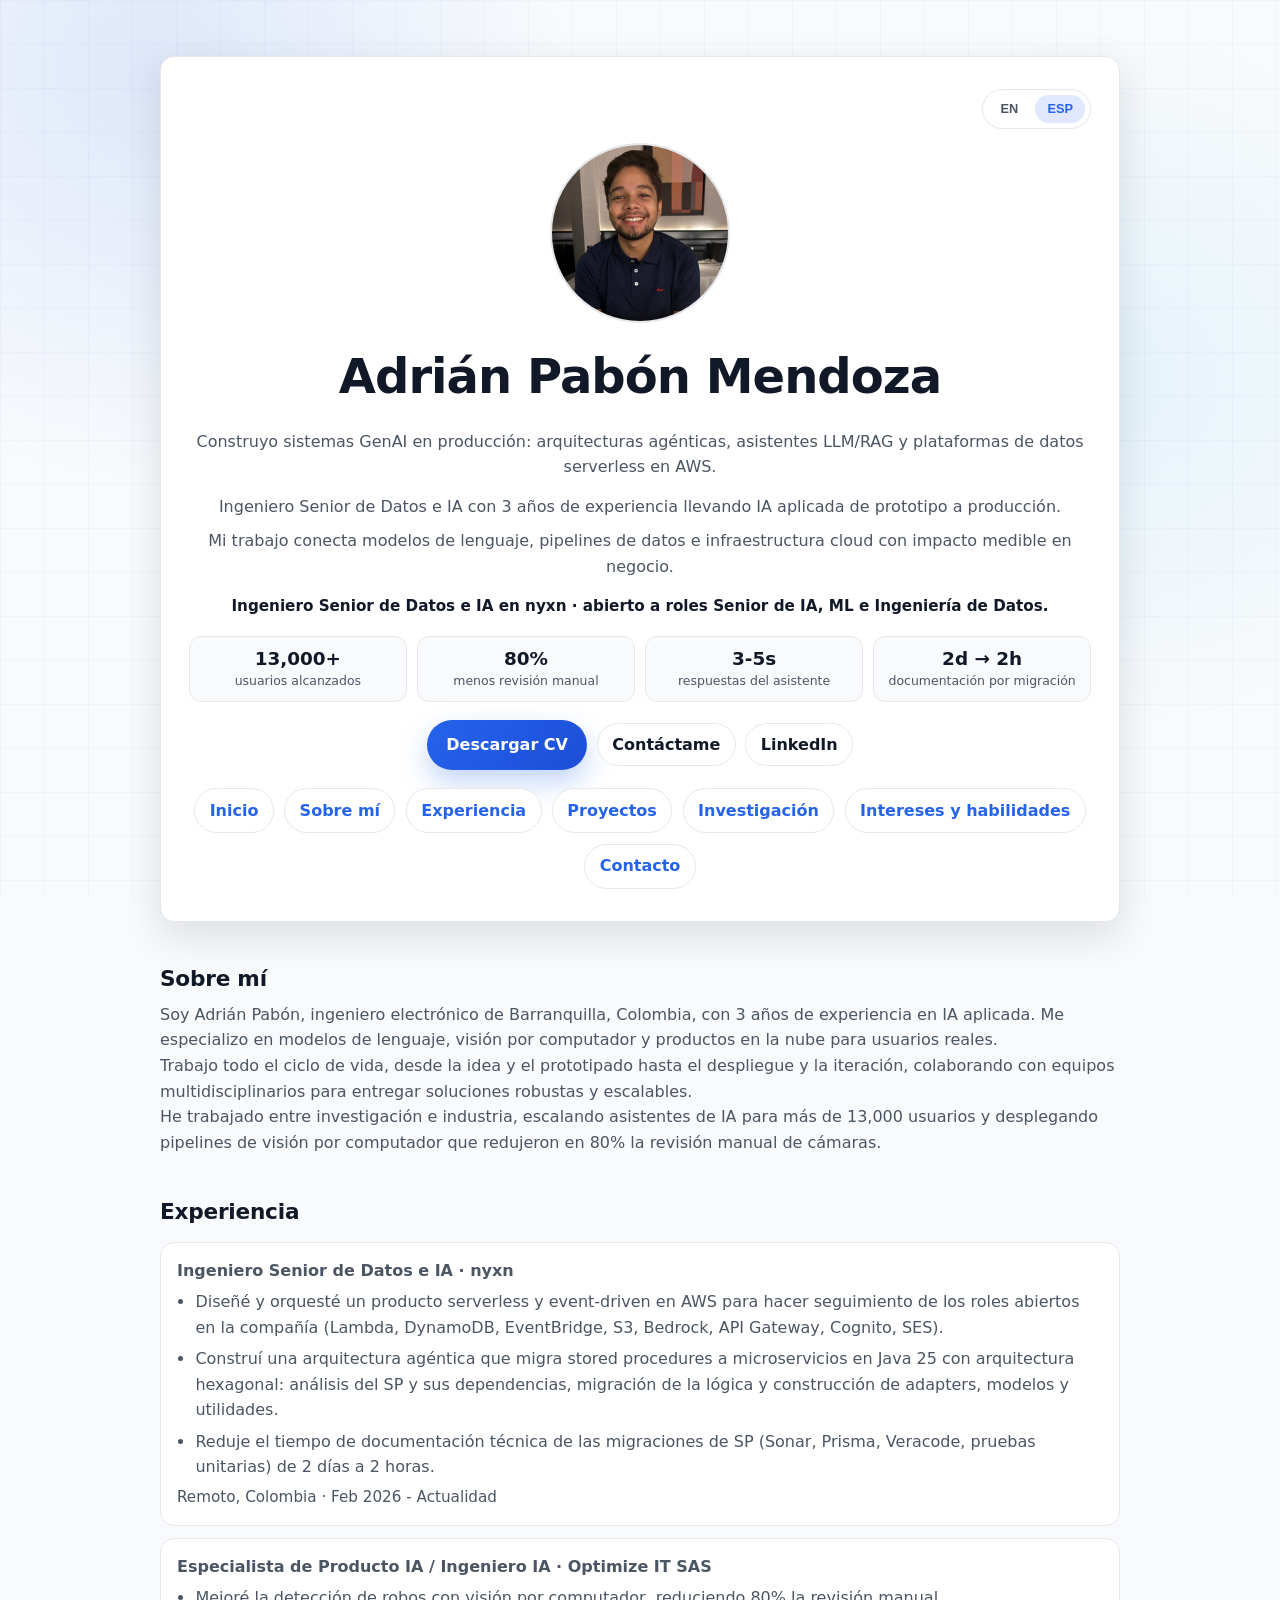
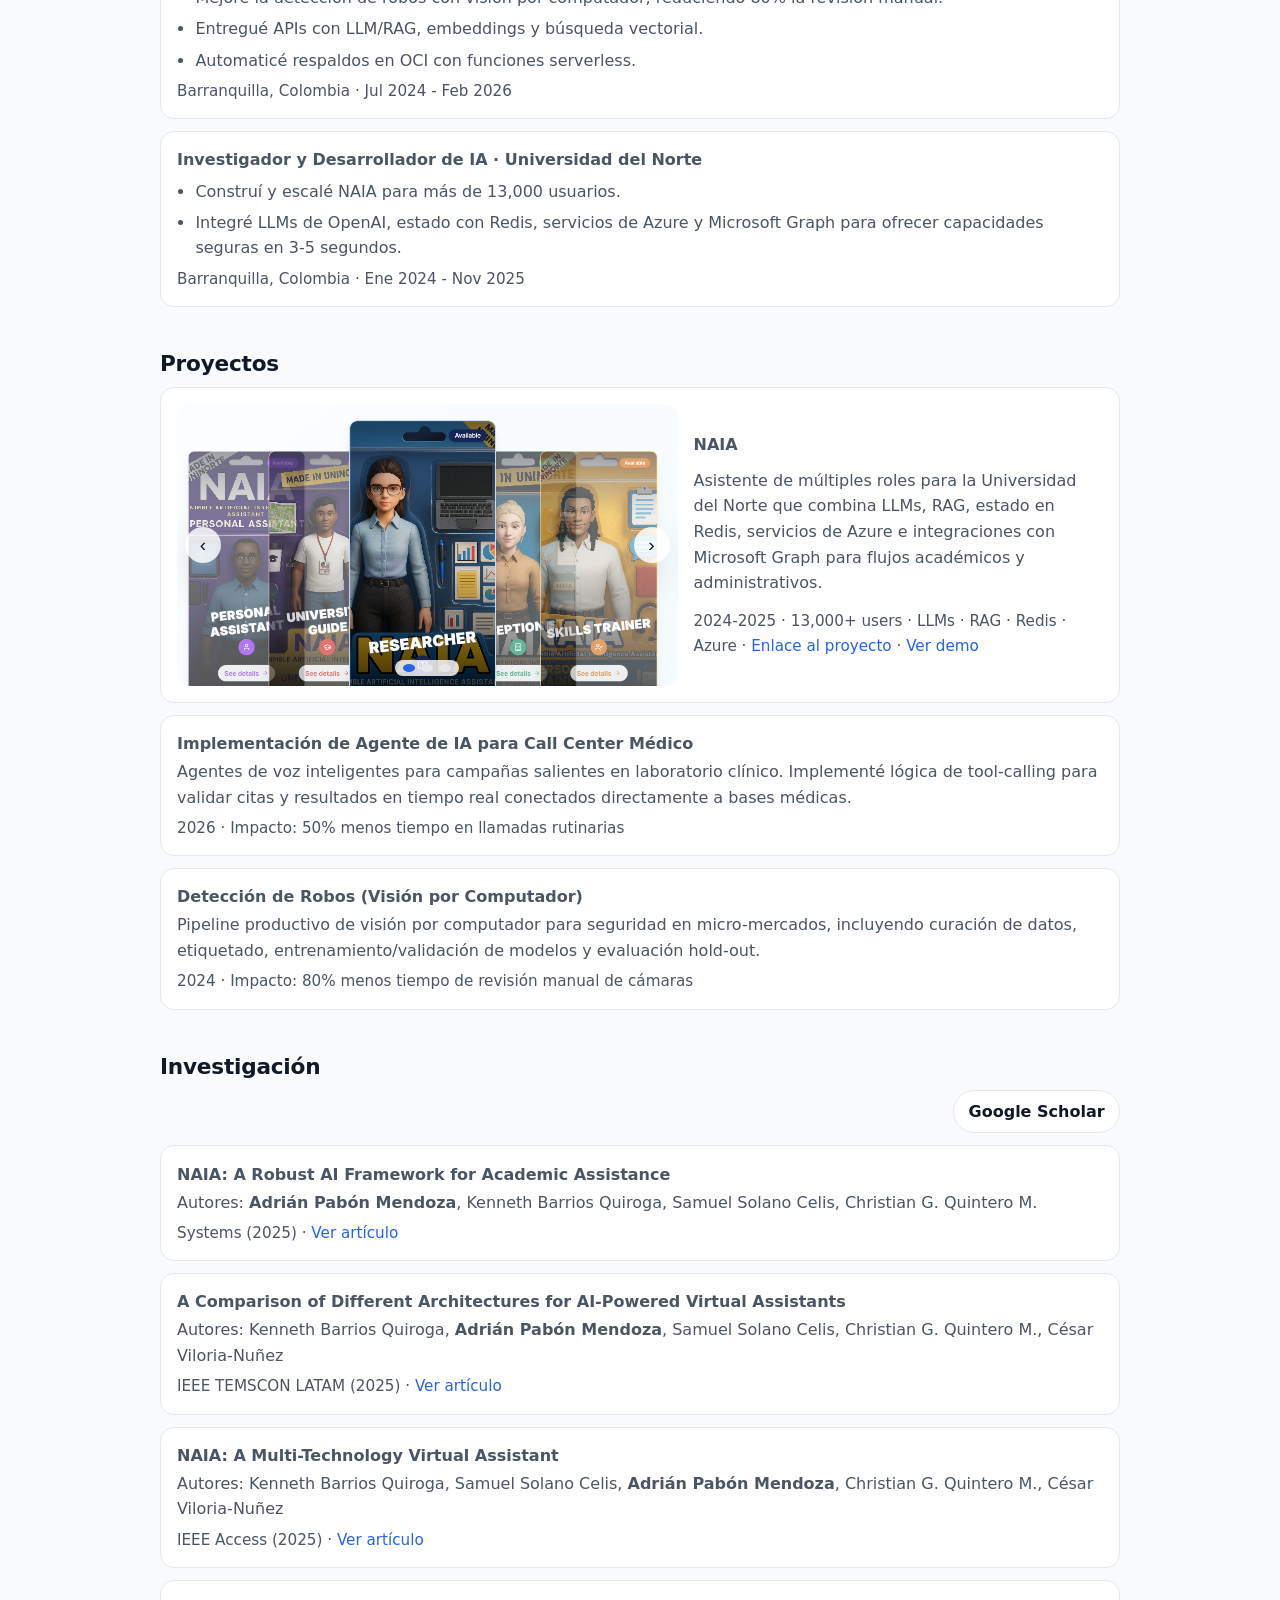
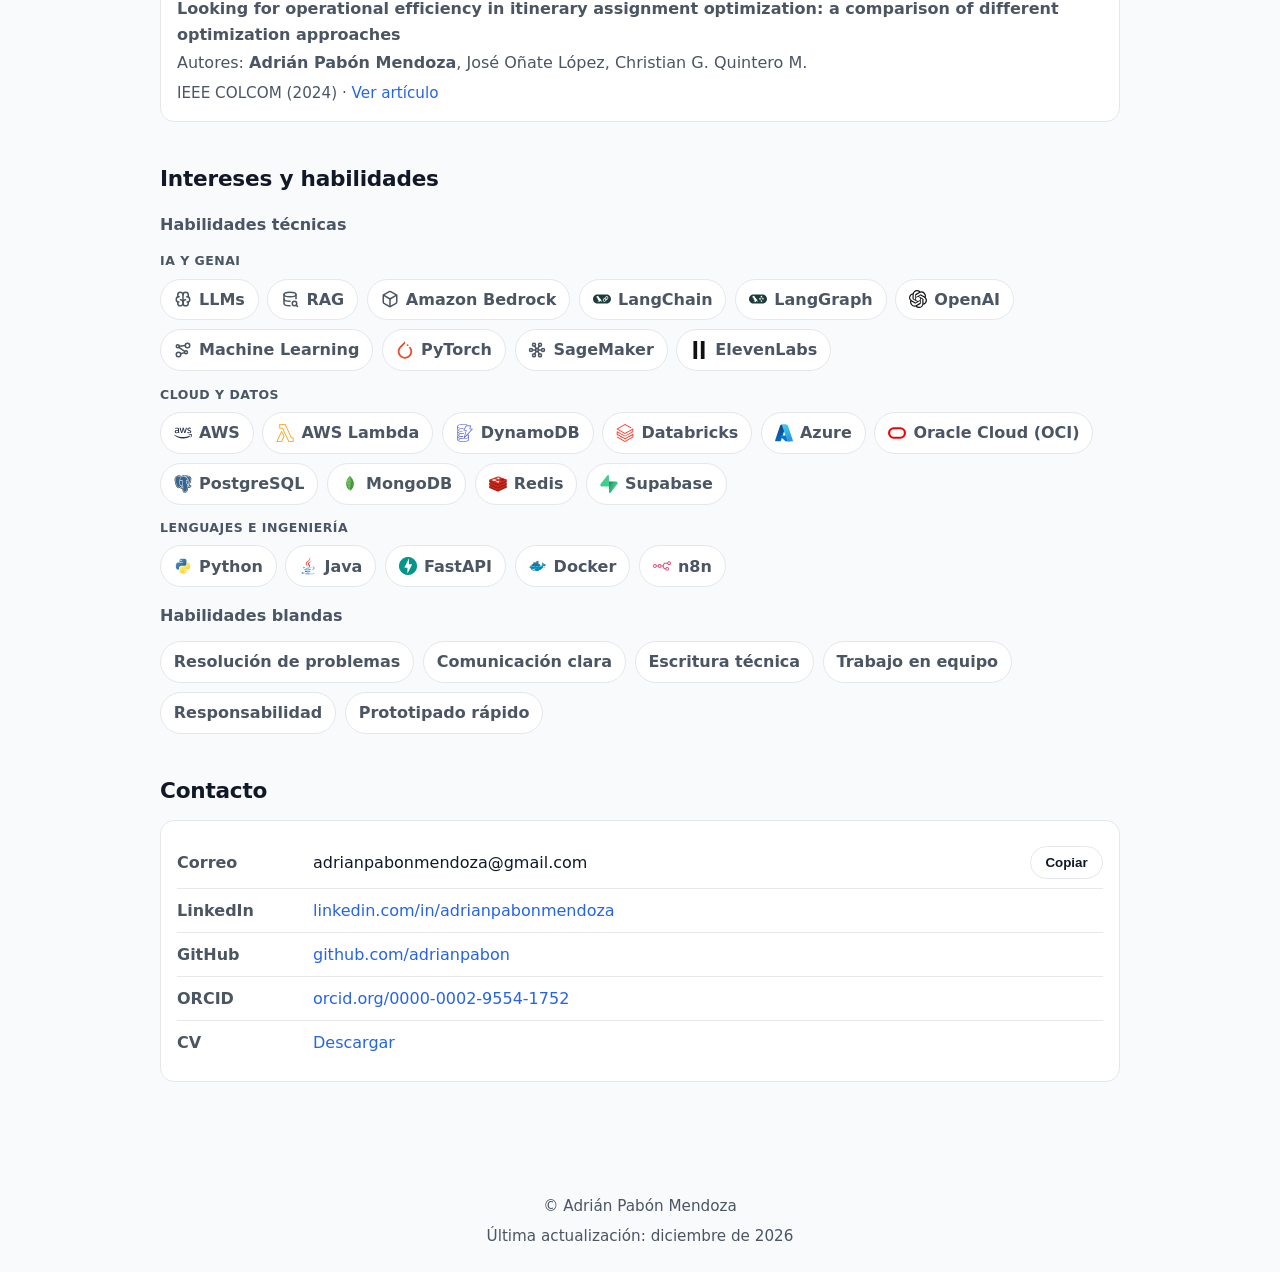
==== commit e5a5b2f0: "Remove notes section and fix skill icons - Drop the placeholder Engineering Notes section, nav link," ====
--- a/es/index.html
+++ b/es/index.html
@@ -143,7 +143,6 @@
             <a href="#experience" data-i18n="nav.experience">Experiencia</a>
             <a href="#projects" data-i18n="nav.projects">Proyectos</a>
             <a href="#research" data-i18n="nav.research">Investigación</a>
-            <a href="#notes" data-i18n="nav.notes">Notas</a>
             <a href="#interests" data-i18n="nav.interests">Intereses y habilidades</a>
             <a href="#contact" data-i18n="nav.contact">Contacto</a>
           </nav>
@@ -358,140 +357,43 @@
         </ul>
       </section>
 
-      <section id="notes" class="section">
-        <h2 data-i18n="notes.title">Notas de ingeniería</h2>
-        <p class="section__lead" data-i18n="notes.lead">Ideas cortas para expandir en artículos: aprendizajes prácticos construyendo sistemas de IA para usuarios reales.</p>
-        <ul class="notes-list">
-          <li>
-            <p class="notes-list__meta" data-i18n="notes.note1.meta">Asistentes de IA</p>
-            <p class="notes-list__title" data-i18n="notes.note1.title">Lecciones de escalar un asistente de IA a más de 13,000 usuarios</p>
-          </li>
-          <li>
-            <p class="notes-list__meta" data-i18n="notes.note2.meta">Sistemas RAG</p>
-            <p class="notes-list__title" data-i18n="notes.note2.title">Por qué la calidad de recuperación pesa más que los trucos de prompting</p>
-          </li>
-          <li>
-            <p class="notes-list__meta" data-i18n="notes.note3.meta">Visión por computador</p>
-            <p class="notes-list__title" data-i18n="notes.note3.title">Los proyectos de visión por computador fallan antes del entrenamiento</p>
-          </li>
-        </ul>
-      </section>
-
       <section id="interests" class="section">
         <h2 data-i18n="interests.title">Intereses y habilidades</h2>
-        <div class="pill-group" aria-label="Hard skills">
+        <div class="pill-group" aria-label="Habilidades técnicas" data-i18n-aria-label="interests.hardSkills">
           <p class="pill-heading" data-i18n="interests.hardSkills">Habilidades técnicas</p>
-          <ul class="pill-list pill-list--icons" aria-label="Technology stack">
-            <li>
-              <span class="skill-chip" role="img" aria-label="Python" title="Python">
-                <img src="https://cdn.jsdelivr.net/gh/devicons/devicon@latest/icons/python/python-original.svg" alt="" loading="lazy" decoding="async" />
-              </span>
-            </li>
-            <li>
-              <span class="skill-chip" role="img" aria-label="Databricks" title="Databricks">
-                <img src="https://api.iconify.design/simple-icons:databricks.svg?color=%23FF3621" alt="" loading="lazy" decoding="async" />
-              </span>
-            </li>
-            <li>
-              <span class="skill-chip" role="img" aria-label="Redis" title="Redis">
-                <img src="https://cdn.jsdelivr.net/gh/devicons/devicon@latest/icons/redis/redis-original.svg" alt="" loading="lazy" decoding="async" />
-              </span>
-            </li>
-            <li>
-              <span class="skill-chip" role="img" aria-label="LLMs" title="LLMs">
-                <img src="https://api.iconify.design/tabler:brain.svg?color=%234b5563" alt="" loading="lazy" decoding="async" />
-              </span>
-            </li>
-            <li>
-              <span class="skill-chip" role="img" aria-label="RAG" title="RAG">
-                <img src="https://api.iconify.design/tabler:database-search.svg?color=%234b5563" alt="" loading="lazy" decoding="async" />
-              </span>
-            </li>
-            <li>
-              <span class="skill-chip" role="img" aria-label="Machine Learning" title="Machine Learning">
-                <img src="https://api.iconify.design/carbon:machine-learning-model.svg?color=%234b5563" alt="" loading="lazy" decoding="async" />
-              </span>
-            </li>
-            <li>
-              <span class="skill-chip" role="img" aria-label="PyTorch" title="PyTorch">
-                <img src="https://cdn.jsdelivr.net/gh/devicons/devicon@latest/icons/pytorch/pytorch-original.svg" alt="" loading="lazy" decoding="async" />
-              </span>
-            </li>
-            <li>
-              <span class="skill-chip" role="img" aria-label="FastAPI" title="FastAPI">
-                <img src="https://cdn.jsdelivr.net/gh/devicons/devicon@latest/icons/fastapi/fastapi-original.svg" alt="" loading="lazy" decoding="async" />
-              </span>
-            </li>
-            <li>
-              <span class="skill-chip" role="img" aria-label="OpenAI" title="OpenAI">
-                <img src="https://api.iconify.design/logos:openai-icon.svg" alt="" loading="lazy" decoding="async" />
-              </span>
-            </li>
-            <li>
-              <span class="skill-chip" role="img" aria-label="LangChain" title="LangChain">
-                <img src="https://api.iconify.design/simple-icons:langchain.svg?color=%2300A67E" alt="" loading="lazy" decoding="async" />
-              </span>
-            </li>
-            <li>
-              <span class="skill-chip" role="img" aria-label="n8n" title="n8n">
-                <img src="https://api.iconify.design/simple-icons:n8n.svg?color=%23EA4B71" alt="" loading="lazy" decoding="async" />
-              </span>
-            </li>
-            <li>
-              <span class="skill-chip" role="img" aria-label="ElevenLabs" title="ElevenLabs">
-                <img src="https://api.iconify.design/simple-icons:elevenlabs.svg?color=%23111111" alt="" loading="lazy" decoding="async" />
-              </span>
-            </li>
-            <li>
-              <span class="skill-chip" role="img" aria-label="Docker" title="Docker">
-                <img src="https://cdn.jsdelivr.net/gh/devicons/devicon@latest/icons/docker/docker-original.svg" alt="" loading="lazy" decoding="async" />
-              </span>
-            </li>
-            <li>
-              <span class="skill-chip" role="img" aria-label="PostgreSQL" title="PostgreSQL">
-                <img src="https://cdn.jsdelivr.net/gh/devicons/devicon@latest/icons/postgresql/postgresql-original.svg" alt="" loading="lazy" decoding="async" />
-              </span>
-            </li>
-            <li>
-              <span class="skill-chip" role="img" aria-label="MongoDB" title="MongoDB">
-                <img src="https://cdn.jsdelivr.net/gh/devicons/devicon@latest/icons/mongodb/mongodb-original.svg" alt="" loading="lazy" decoding="async" />
-              </span>
-            </li>
-            <li>
-              <span class="skill-chip" role="img" aria-label="Supabase" title="Supabase">
-                <img src="https://cdn.jsdelivr.net/gh/devicons/devicon@latest/icons/supabase/supabase-original.svg" alt="" loading="lazy" decoding="async" />
-              </span>
-            </li>
-            <li>
-              <span class="skill-chip" role="img" aria-label="AWS" title="AWS">
-                <img src="https://api.iconify.design/simple-icons:amazonaws.svg?color=%23FF9900" alt="" loading="lazy" decoding="async" />
-              </span>
-            </li>
-            <li>
-              <span class="skill-chip" role="img" aria-label="Amazon Bedrock" title="Amazon Bedrock">
-                <img src="https://api.iconify.design/tabler:cube.svg?color=%234b5563" alt="" loading="lazy" decoding="async" />
-              </span>
-            </li>
-            <li>
-              <span class="skill-chip" role="img" aria-label="SageMaker" title="SageMaker">
-                <img src="https://api.iconify.design/material-symbols:network-node.svg?color=%234b5563" alt="" loading="lazy" decoding="async" />
-              </span>
-            </li>
-            <li>
-              <span class="skill-chip" role="img" aria-label="Oracle Cloud Infrastructure" title="OCI">
-                <img src="https://cdn.jsdelivr.net/gh/devicons/devicon@latest/icons/oracle/oracle-original.svg" alt="" loading="lazy" decoding="async" />
-              </span>
-            </li>
-            <li>
-              <span class="skill-chip" role="img" aria-label="Azure" title="Azure">
-                <img src="https://cdn.jsdelivr.net/gh/devicons/devicon@latest/icons/azure/azure-original.svg" alt="" loading="lazy" decoding="async" />
-              </span>
-            </li>
-            <li>
-              <span class="skill-chip" role="img" aria-label="LangGraph" title="LangGraph">
-                <img src="https://api.iconify.design/simple-icons:langgraph.svg?color=%230066FF" alt="" loading="lazy" decoding="async" />
-              </span>
-            </li>
+          <p class="skill-group__label" data-i18n="interests.groupAi">IA y GenAI</p>
+          <ul class="pill-list pill-list--skills">
+            <li class="skill-chip"><img src="../data/icons/llm.svg" alt="" width="18" height="18" loading="lazy" decoding="async" />LLMs</li>
+            <li class="skill-chip"><img src="../data/icons/rag.svg" alt="" width="18" height="18" loading="lazy" decoding="async" />RAG</li>
+            <li class="skill-chip"><img src="../data/icons/bedrock.svg" alt="" width="18" height="18" loading="lazy" decoding="async" />Amazon Bedrock</li>
+            <li class="skill-chip"><img src="../data/icons/langchain.svg" alt="" width="18" height="18" loading="lazy" decoding="async" />LangChain</li>
+            <li class="skill-chip"><img src="../data/icons/langgraph.svg" alt="" width="18" height="18" loading="lazy" decoding="async" />LangGraph</li>
+            <li class="skill-chip"><img src="../data/icons/openai.svg" alt="" width="18" height="18" loading="lazy" decoding="async" />OpenAI</li>
+            <li class="skill-chip"><img src="../data/icons/ml.svg" alt="" width="18" height="18" loading="lazy" decoding="async" />Machine Learning</li>
+            <li class="skill-chip"><img src="../data/icons/pytorch.svg" alt="" width="18" height="18" loading="lazy" decoding="async" />PyTorch</li>
+            <li class="skill-chip"><img src="../data/icons/sagemaker.svg" alt="" width="18" height="18" loading="lazy" decoding="async" />SageMaker</li>
+            <li class="skill-chip"><img src="../data/icons/elevenlabs.svg" alt="" width="18" height="18" loading="lazy" decoding="async" />ElevenLabs</li>
+          </ul>
+          <p class="skill-group__label" data-i18n="interests.groupCloud">Cloud y datos</p>
+          <ul class="pill-list pill-list--skills">
+            <li class="skill-chip"><img src="../data/icons/aws.svg" alt="" width="18" height="18" loading="lazy" decoding="async" />AWS</li>
+            <li class="skill-chip"><img src="../data/icons/lambda.svg" alt="" width="18" height="18" loading="lazy" decoding="async" />AWS Lambda</li>
+            <li class="skill-chip"><img src="../data/icons/dynamodb.svg" alt="" width="18" height="18" loading="lazy" decoding="async" />DynamoDB</li>
+            <li class="skill-chip"><img src="../data/icons/databricks.svg" alt="" width="18" height="18" loading="lazy" decoding="async" />Databricks</li>
+            <li class="skill-chip"><img src="../data/icons/azure.svg" alt="" width="18" height="18" loading="lazy" decoding="async" />Azure</li>
+            <li class="skill-chip"><img src="../data/icons/oracle.svg" alt="" width="18" height="18" loading="lazy" decoding="async" />Oracle Cloud (OCI)</li>
+            <li class="skill-chip"><img src="../data/icons/postgresql.svg" alt="" width="18" height="18" loading="lazy" decoding="async" />PostgreSQL</li>
+            <li class="skill-chip"><img src="../data/icons/mongodb.svg" alt="" width="18" height="18" loading="lazy" decoding="async" />MongoDB</li>
+            <li class="skill-chip"><img src="../data/icons/redis.svg" alt="" width="18" height="18" loading="lazy" decoding="async" />Redis</li>
+            <li class="skill-chip"><img src="../data/icons/supabase.svg" alt="" width="18" height="18" loading="lazy" decoding="async" />Supabase</li>
+          </ul>
+          <p class="skill-group__label" data-i18n="interests.groupEng">Lenguajes e ingeniería</p>
+          <ul class="pill-list pill-list--skills">
+            <li class="skill-chip"><img src="../data/icons/python.svg" alt="" width="18" height="18" loading="lazy" decoding="async" />Python</li>
+            <li class="skill-chip"><img src="../data/icons/java.svg" alt="" width="18" height="18" loading="lazy" decoding="async" />Java</li>
+            <li class="skill-chip"><img src="../data/icons/fastapi.svg" alt="" width="18" height="18" loading="lazy" decoding="async" />FastAPI</li>
+            <li class="skill-chip"><img src="../data/icons/docker.svg" alt="" width="18" height="18" loading="lazy" decoding="async" />Docker</li>
+            <li class="skill-chip"><img src="../data/icons/n8n.svg" alt="" width="18" height="18" loading="lazy" decoding="async" />n8n</li>
           </ul>
         </div>
         <div class="pill-group" aria-label="Soft skills">
--- a/styles.css
+++ b/styles.css
@@ -344,66 +344,34 @@
   font-weight: 600;
 }
 
-.pill-list--icons {
-  gap: 0.65rem;
-}
-
-.pill-list--icons li {
-  padding: 0;
-  background: none;
-  border: none;
-}
-
-.skill-chip {
-  width: 42px;
-  height: 42px;
-  border-radius: 12px;
-  border: 1px solid var(--border);
-  background: var(--card);
-  display: grid;
-  place-items: center;
-  box-shadow: 0 4px 12px rgba(15, 23, 42, 0.06);
-}
-
-.skill-chip img {
-  width: auto;
-  height: auto;
-  max-width: 24px;
-  max-height: 24px;
-  display: block;
-}
-
-.pill-group {
-  margin-top: 1rem;
-}
-
-.notes-list {
-  list-style: none;
-  padding: 0;
+.skill-group__label {
   margin: 0.85rem 0 0;
-  display: grid;
-  gap: 0.7rem;
-}
-
-.notes-list li {
-  background: var(--card);
-  border: 1px solid var(--border);
-  border-radius: var(--radius);
-  padding: 0.95rem 1rem;
-}
-
-.notes-list .notes-list__meta {
-  color: var(--accent);
+  color: var(--muted);
   font-size: 0.78rem;
   font-weight: 800;
   letter-spacing: 0.04em;
   text-transform: uppercase;
 }
 
-.notes-list .notes-list__title {
-  color: var(--text);
-  font-weight: 750;
-  margin-top: 0.2rem;
+.pill-list--skills {
+  margin-top: 0.45rem;
+}
+
+.pill-list--skills .skill-chip {
+  display: inline-flex;
+  align-items: center;
+  gap: 0.45rem;
+}
+
+.skill-chip img {
+  width: 18px;
+  height: 18px;
+  object-fit: contain;
+  flex-shrink: 0;
+}
+
+.pill-group {
+  margin-top: 1rem;
 }
 
 .pill-heading {
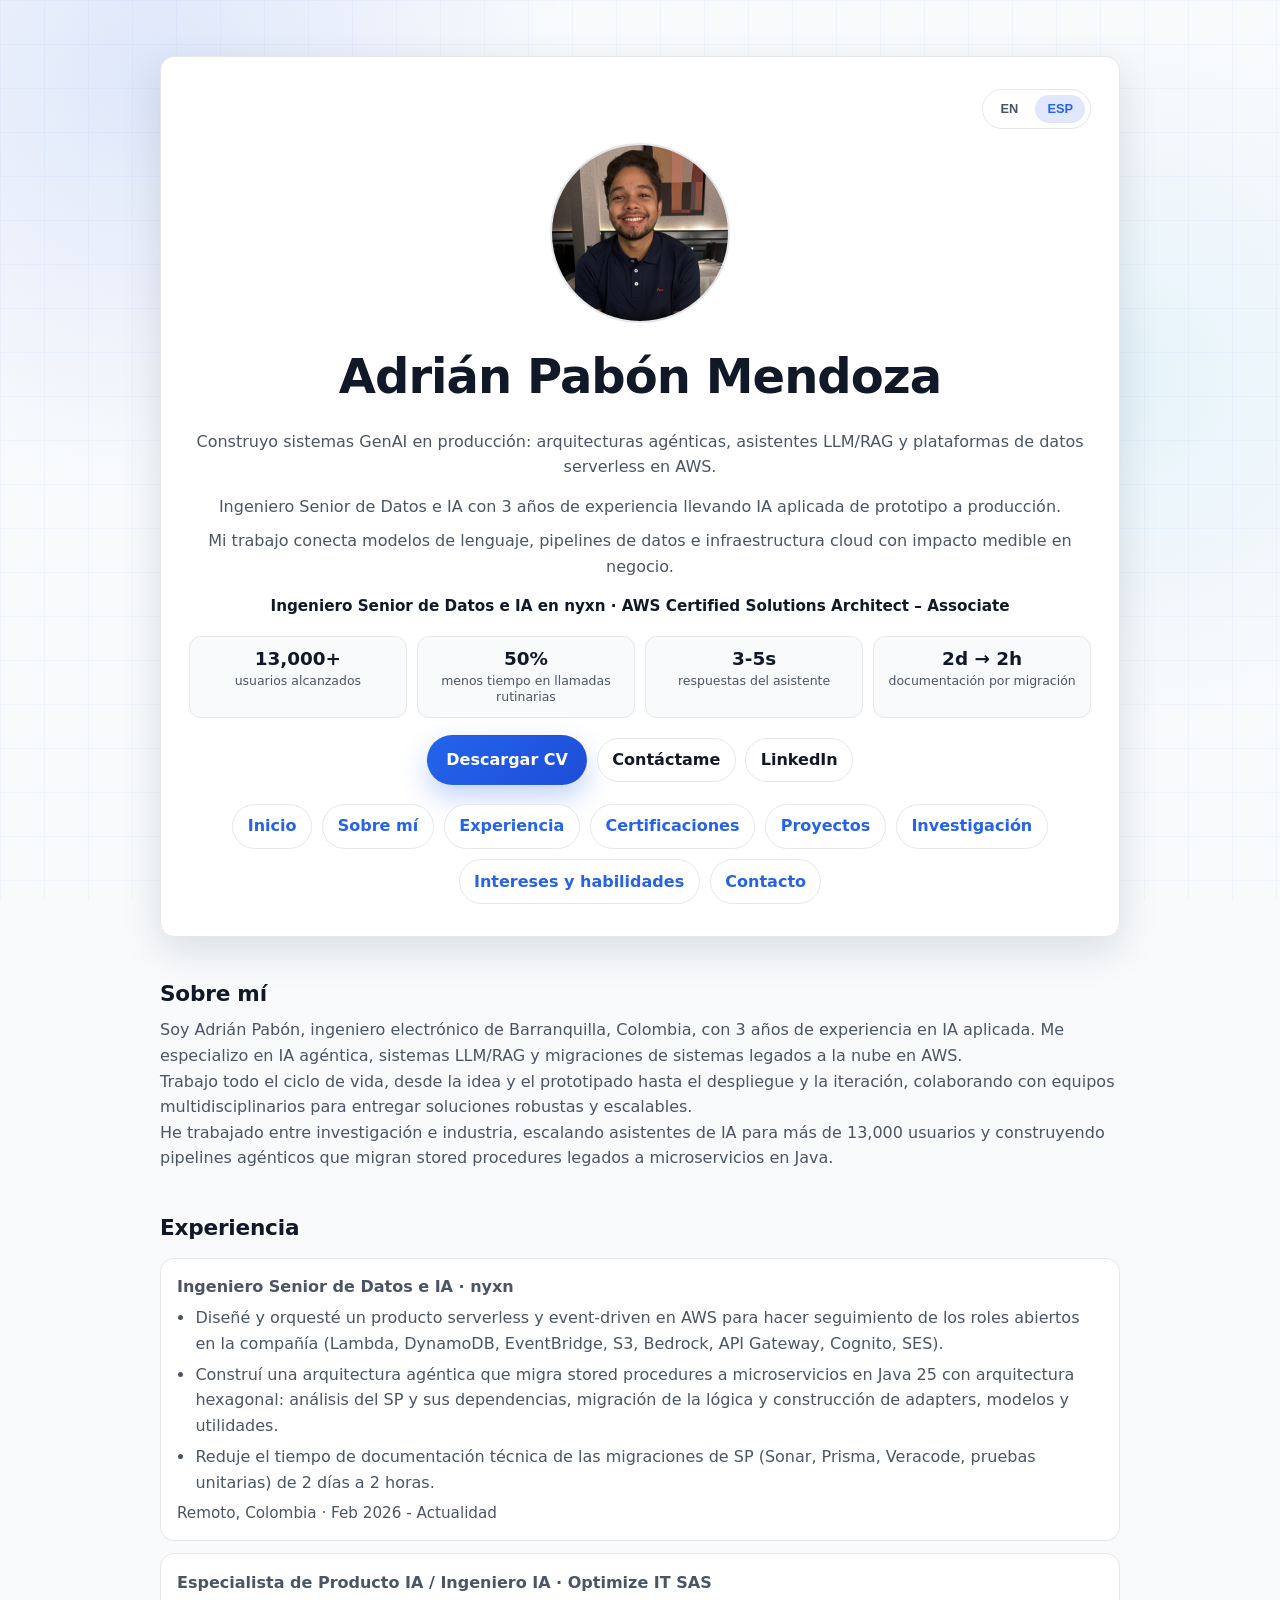
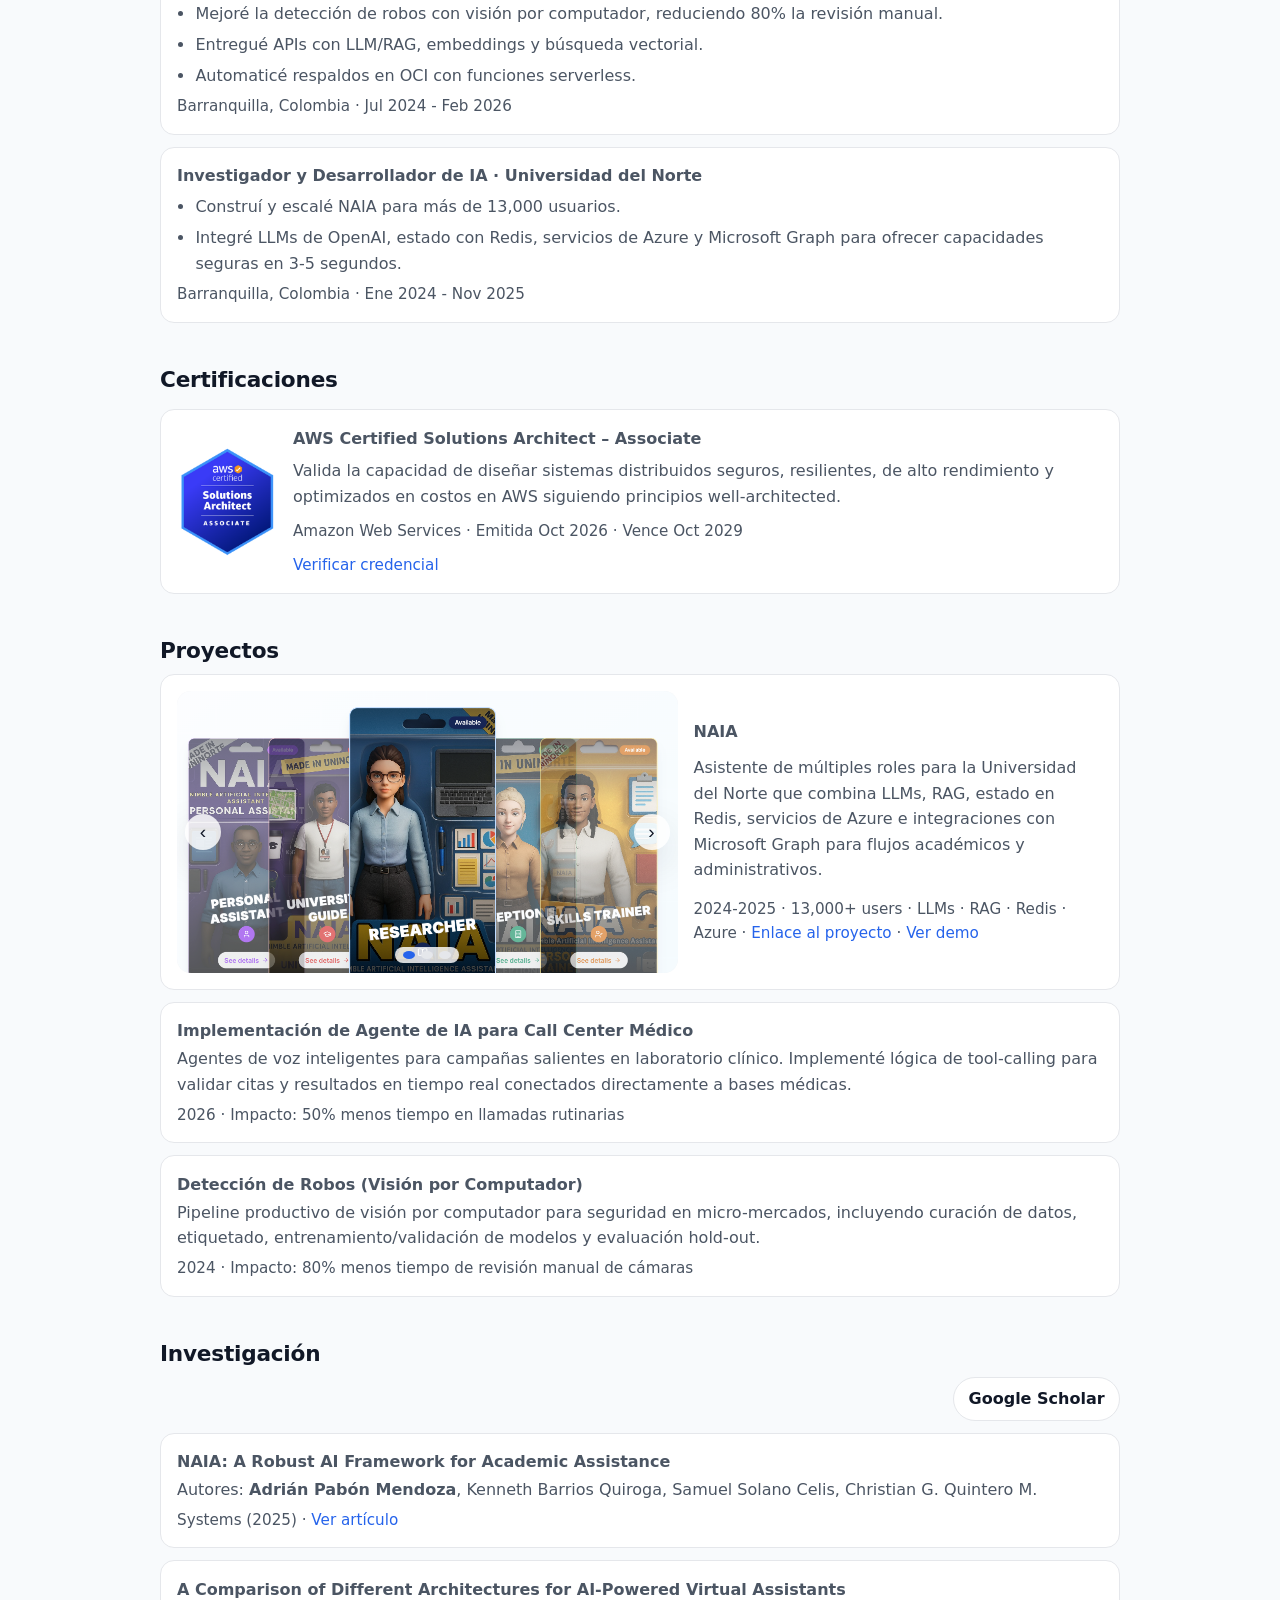
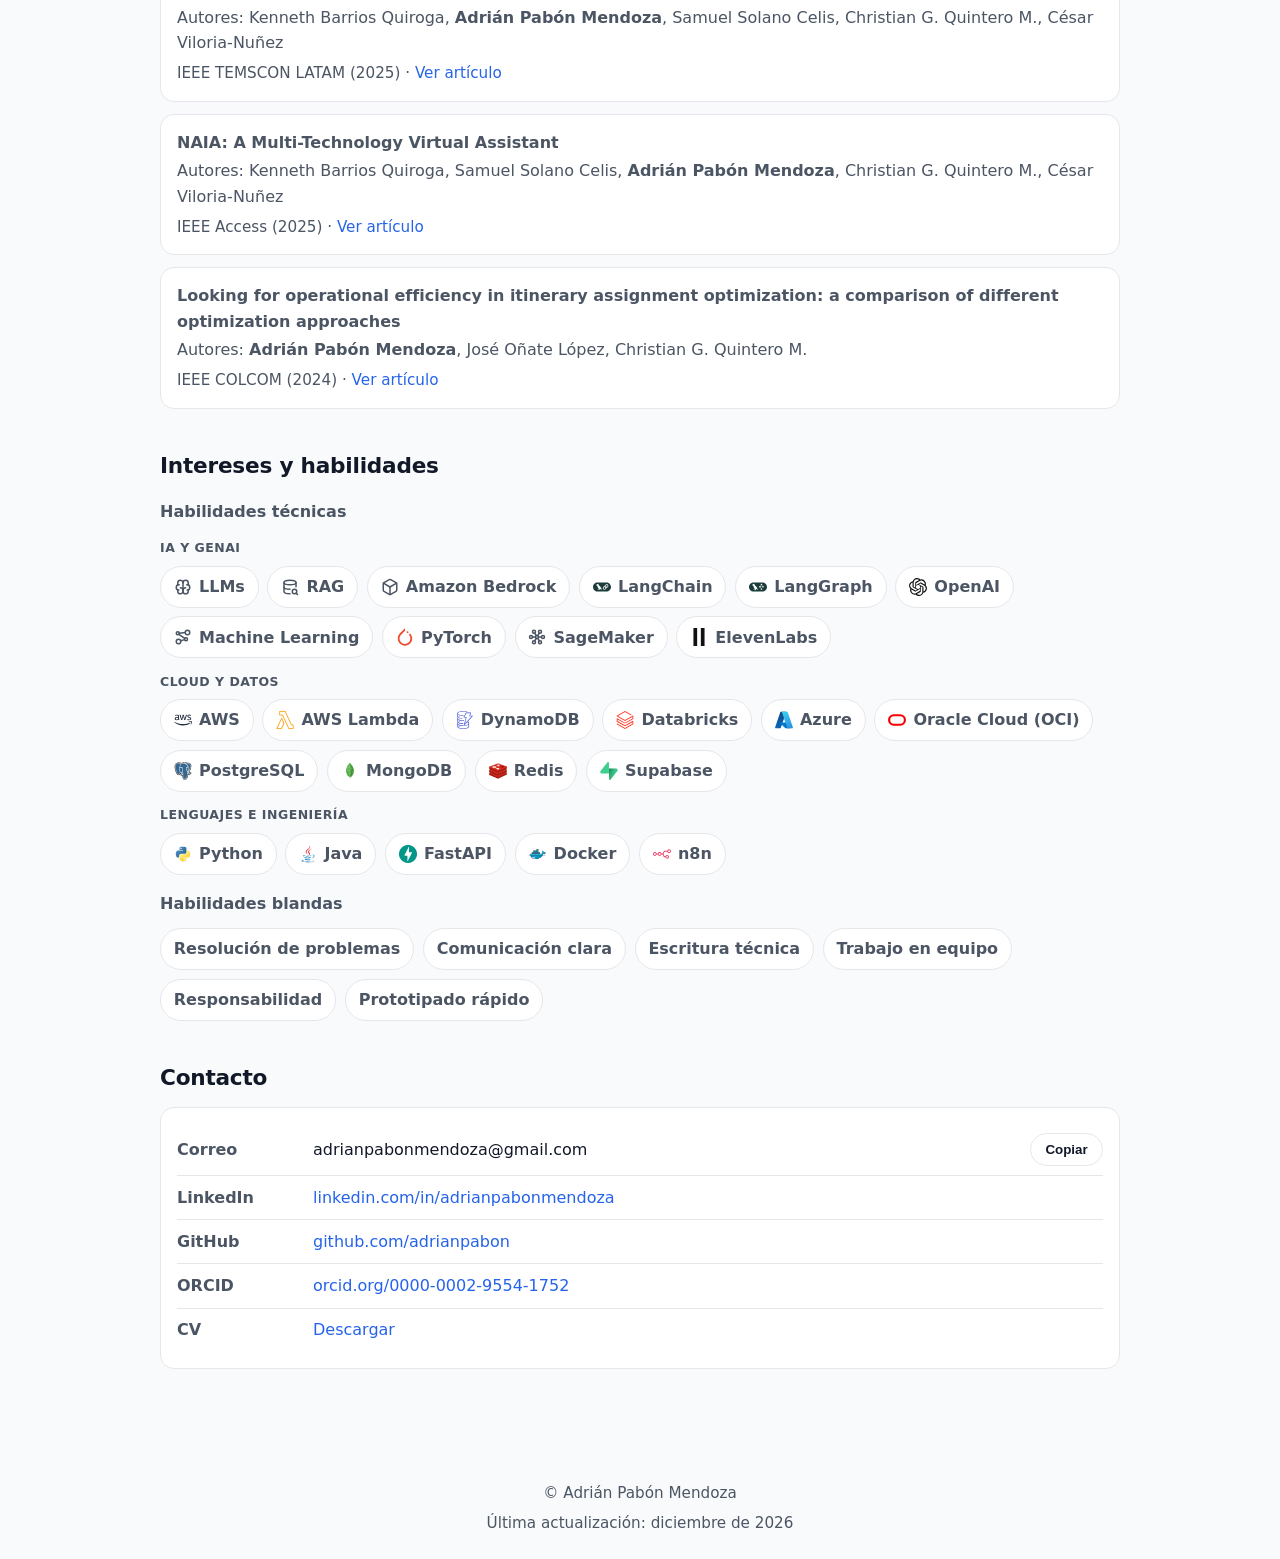
==== commit d7479ff5: "Refocus portfolio and CV on agentic AI, add bilingual CVs - Move CV to cv/en and cv/es (LaTeX source" ====
--- a/es/index.html
+++ b/es/index.html
@@ -6,7 +6,7 @@
     <meta name="viewport" content="width=device-width, initial-scale=1" />
     <meta
       name="description"
-      content="Ingeniero Senior de IA y Datos en Colombia que construye GenAI en producción sobre AWS: sistemas de IA agéntica, LLM/RAG, arquitecturas serverless event-driven y microservicios en Java. Abierto a roles Senior de IA/ML e Ingeniería de Datos."
+      content="Ingeniero Senior de IA y Datos en Colombia que construye GenAI en producción sobre AWS: sistemas de IA agéntica, LLM/RAG, arquitecturas serverless event-driven y microservicios en Java. AWS Certified Solutions Architect – Associate."
       data-i18n-content="meta.description"
     />
     <link rel="canonical" href="https://www.adrianpabonmendoza.com/es/" />
@@ -16,7 +16,7 @@
     <meta property="og:type" content="website" />
     <meta
       property="og:title"
-      content="Adrián Pabón Mendoza | Ingeniero Senior de IA y Datos · GenAI, AWS, IA agéntica"
+      content="Adrián Pabón Mendoza | Ingeniero Senior de IA y Datos · AWS Certified Solutions Architect · IA agéntica"
       data-i18n-content="meta.title"
     />
     <meta
@@ -30,7 +30,7 @@
     <meta name="twitter:card" content="summary_large_image" />
     <meta
       name="twitter:title"
-      content="Adrián Pabón Mendoza | Ingeniero Senior de IA y Datos · GenAI, AWS, IA agéntica"
+      content="Adrián Pabón Mendoza | Ingeniero Senior de IA y Datos · AWS Certified Solutions Architect · IA agéntica"
       data-i18n-content="meta.title"
     />
     <meta
@@ -40,11 +40,11 @@
     />
     <meta name="twitter:image" content="https://www.adrianpabonmendoza.com/data/profile.jpeg" />
 
-    <title data-i18n="meta.title">Adrián Pabón Mendoza | Ingeniero Senior de IA y Datos · GenAI, AWS, IA agéntica</title>
+    <title data-i18n="meta.title">Adrián Pabón Mendoza | Ingeniero Senior de IA y Datos · AWS Certified Solutions Architect · IA agéntica</title>
 
     <link rel="icon" href="../data/favicon.svg" type="image/svg+xml" />
-    <link rel="stylesheet" href="../styles.css" />
-    <script defer src="../script.js"></script>
+    <link rel="stylesheet" href="../styles.css?v=7de985e2a5" />
+    <script defer src="../script.js?v=d95cb20e0e"></script>
   </head>
   <body>
     <main class="layout" id="content">
@@ -95,15 +95,15 @@
           <p data-i18n="intro.experience">Ingeniero Senior de Datos e IA con 3 años de experiencia llevando IA aplicada de prototipo a producción.</p>
           <p data-i18n="intro.focus">Mi trabajo conecta modelos de lenguaje, pipelines de datos e infraestructura cloud con impacto medible en negocio.</p>
         </div>
-        <p class="intro__availability" data-i18n="intro.availability">Ingeniero Senior de Datos e IA en nyxn · abierto a roles Senior de IA, ML e Ingeniería de Datos.</p>
+        <p class="intro__availability" data-i18n="intro.availability">Ingeniero Senior de Datos e IA en nyxn · AWS Certified Solutions Architect – Associate</p>
         <dl class="impact-strip" aria-label="Career impact highlights">
           <div>
             <dt>13,000+</dt>
             <dd data-i18n="intro.metricUsers">usuarios alcanzados</dd>
           </div>
           <div>
-            <dt>80%</dt>
-            <dd data-i18n="intro.metricReview">menos revisión manual</dd>
+            <dt>50%</dt>
+            <dd data-i18n="intro.metricCalls">menos tiempo en llamadas rutinarias</dd>
           </div>
           <div>
             <dt>3-5s</dt>
@@ -115,7 +115,7 @@
           </div>
         </dl>
         <div class="intro__cta">
-          <a class="button button--cv" href="../data/Adrian_Pabon_CV.pdf" download data-i18n="intro.cvCta">Descargar CV</a>
+          <a class="button button--cv" href="../cv/es/Adrian_Pabon_CV.pdf" download data-i18n="intro.cvCta">Descargar CV</a>
           <a
             class="button button--ghost"
             href="mailto:adrianpabonmendoza@gmail.com?subject=Job%20opportunity%20for%20Adri%C3%A1n%20Pab%C3%B3n"
@@ -141,6 +141,7 @@
             <a href="#home" data-i18n="nav.home">Inicio</a>
             <a href="#about" data-i18n="nav.about">Sobre mí</a>
             <a href="#experience" data-i18n="nav.experience">Experiencia</a>
+            <a href="#certifications" data-i18n="nav.certifications">Certificaciones</a>
             <a href="#projects" data-i18n="nav.projects">Proyectos</a>
             <a href="#research" data-i18n="nav.research">Investigación</a>
             <a href="#interests" data-i18n="nav.interests">Intereses y habilidades</a>
@@ -151,9 +152,9 @@
 
       <section id="about" class="section">
         <h2 data-i18n="about.title">Sobre mí</h2>
-        <p data-i18n="about.p1">Soy Adrián Pabón, ingeniero electrónico de Barranquilla, Colombia, con 3 años de experiencia en IA aplicada. Me especializo en modelos de lenguaje, visión por computador y productos en la nube para usuarios reales.</p>
+        <p data-i18n="about.p1">Soy Adrián Pabón, ingeniero electrónico de Barranquilla, Colombia, con 3 años de experiencia en IA aplicada. Me especializo en IA agéntica, sistemas LLM/RAG y migraciones de sistemas legados a la nube en AWS.</p>
         <p data-i18n="about.p2">Trabajo todo el ciclo de vida, desde la idea y el prototipado hasta el despliegue y la iteración, colaborando con equipos multidisciplinarios para entregar soluciones robustas y escalables.</p>
-        <p data-i18n="about.p3">He trabajado entre investigación e industria, escalando asistentes de IA para más de 13,000 usuarios y desplegando pipelines de visión por computador que redujeron en 80% la revisión manual de cámaras.</p>
+        <p data-i18n="about.p3">He trabajado entre investigación e industria, escalando asistentes de IA para más de 13,000 usuarios y construyendo pipelines agénticos que migran stored procedures legados a microservicios en Java.</p>
       </section>
 
       <section id="experience" class="section">
@@ -186,6 +187,37 @@
             <p class="list__meta" data-i18n="experience.role3.meta">Barranquilla, Colombia · Ene 2024 - Nov 2025</p>
           </li>
         </ul>
+      </section>
+
+      <section id="certifications" class="section">
+        <h2 data-i18n="certifications.title">Certificaciones</h2>
+        <article class="cert-card">
+          <img
+            class="cert-card__badge"
+            src="../data/certifications/aws-solutions-architect-associate.png"
+            alt="Insignia AWS Certified Solutions Architect – Associate"
+            data-i18n-alt="certifications.awsSaa.badgeAlt"
+            width="150"
+            height="170"
+            loading="lazy"
+            decoding="async"
+          />
+          <div class="cert-card__content">
+            <p class="list__title">AWS Certified Solutions Architect – Associate</p>
+            <p class="list__desc" data-i18n="certifications.awsSaa.description">Valida la capacidad de diseñar sistemas distribuidos seguros, resilientes, de alto rendimiento y optimizados en costos en AWS siguiendo principios well-architected.</p>
+            <p class="list__meta" data-i18n="certifications.awsSaa.meta">Amazon Web Services · Emitida Oct 2026 · Vence Oct 2029</p>
+            <p class="list__meta">
+              <a
+                class="link"
+                href="https://www.credly.com/badges/c1b996bf-6ad3-4f0d-b936-1088787ad5c1/public_url"
+                target="_blank"
+                rel="noreferrer"
+              >
+                <span data-i18n="certifications.verify">Verificar credencial</span>
+              </a>
+            </p>
+          </div>
+        </article>
       </section>
 
       <section id="projects" class="section">
@@ -454,7 +486,7 @@
             <span class="contact__label" data-i18n="contact.cv">CV</span>
             <a
               class="contact__value link"
-              href="../data/Adrian_Pabon_CV.pdf"
+              href="../cv/es/Adrian_Pabon_CV.pdf"
               download
             >
               <span data-i18n="contact.download">Descargar</span>
@@ -500,12 +532,23 @@
           "Serverless architecture",
           "Event-driven architecture",
           "Data engineering",
-          "Computer vision",
           "Java microservices",
           "Hexagonal architecture",
           "Python"
         ],
         "image": "https://www.adrianpabonmendoza.com/data/profile.jpeg",
+        "hasCredential": {
+          "@type": "EducationalOccupationalCredential",
+          "name": "AWS Certified Solutions Architect – Associate",
+          "credentialCategory": "certification",
+          "dateCreated": "2026-10-26",
+          "expires": "2029-10-26",
+          "url": "https://www.credly.com/badges/c1b996bf-6ad3-4f0d-b936-1088787ad5c1/public_url",
+          "recognizedBy": {
+            "@type": "Organization",
+            "name": "Amazon Web Services"
+          }
+        },
         "sameAs": [
           "https://www.linkedin.com/in/adrianpabonmendoza/",
           "https://github.com/adrianpabon",
--- a/styles.css
+++ b/styles.css
@@ -478,6 +478,29 @@
   gap: 0.5rem;
 }
 
+.cert-card {
+  margin-top: 0.75rem;
+  display: grid;
+  grid-template-columns: auto 1fr;
+  gap: 1.1rem;
+  align-items: center;
+  background: var(--card);
+  border: 1px solid var(--border);
+  border-radius: var(--radius);
+  padding: 1rem 1.15rem;
+}
+
+.cert-card__badge {
+  width: 96px;
+  height: auto;
+  display: block;
+}
+
+.cert-card__content {
+  display: grid;
+  gap: 0.25rem;
+}
+
 .contact-card {
   margin-top: 0.75rem;
   background: var(--card);
@@ -579,6 +602,12 @@
     grid-template-columns: 1fr;
     align-items: start;
   }
+
+  .cert-card {
+    grid-template-columns: 1fr;
+    justify-items: center;
+    text-align: center;
+  }
 }
 
 @media (min-width: 720px) {
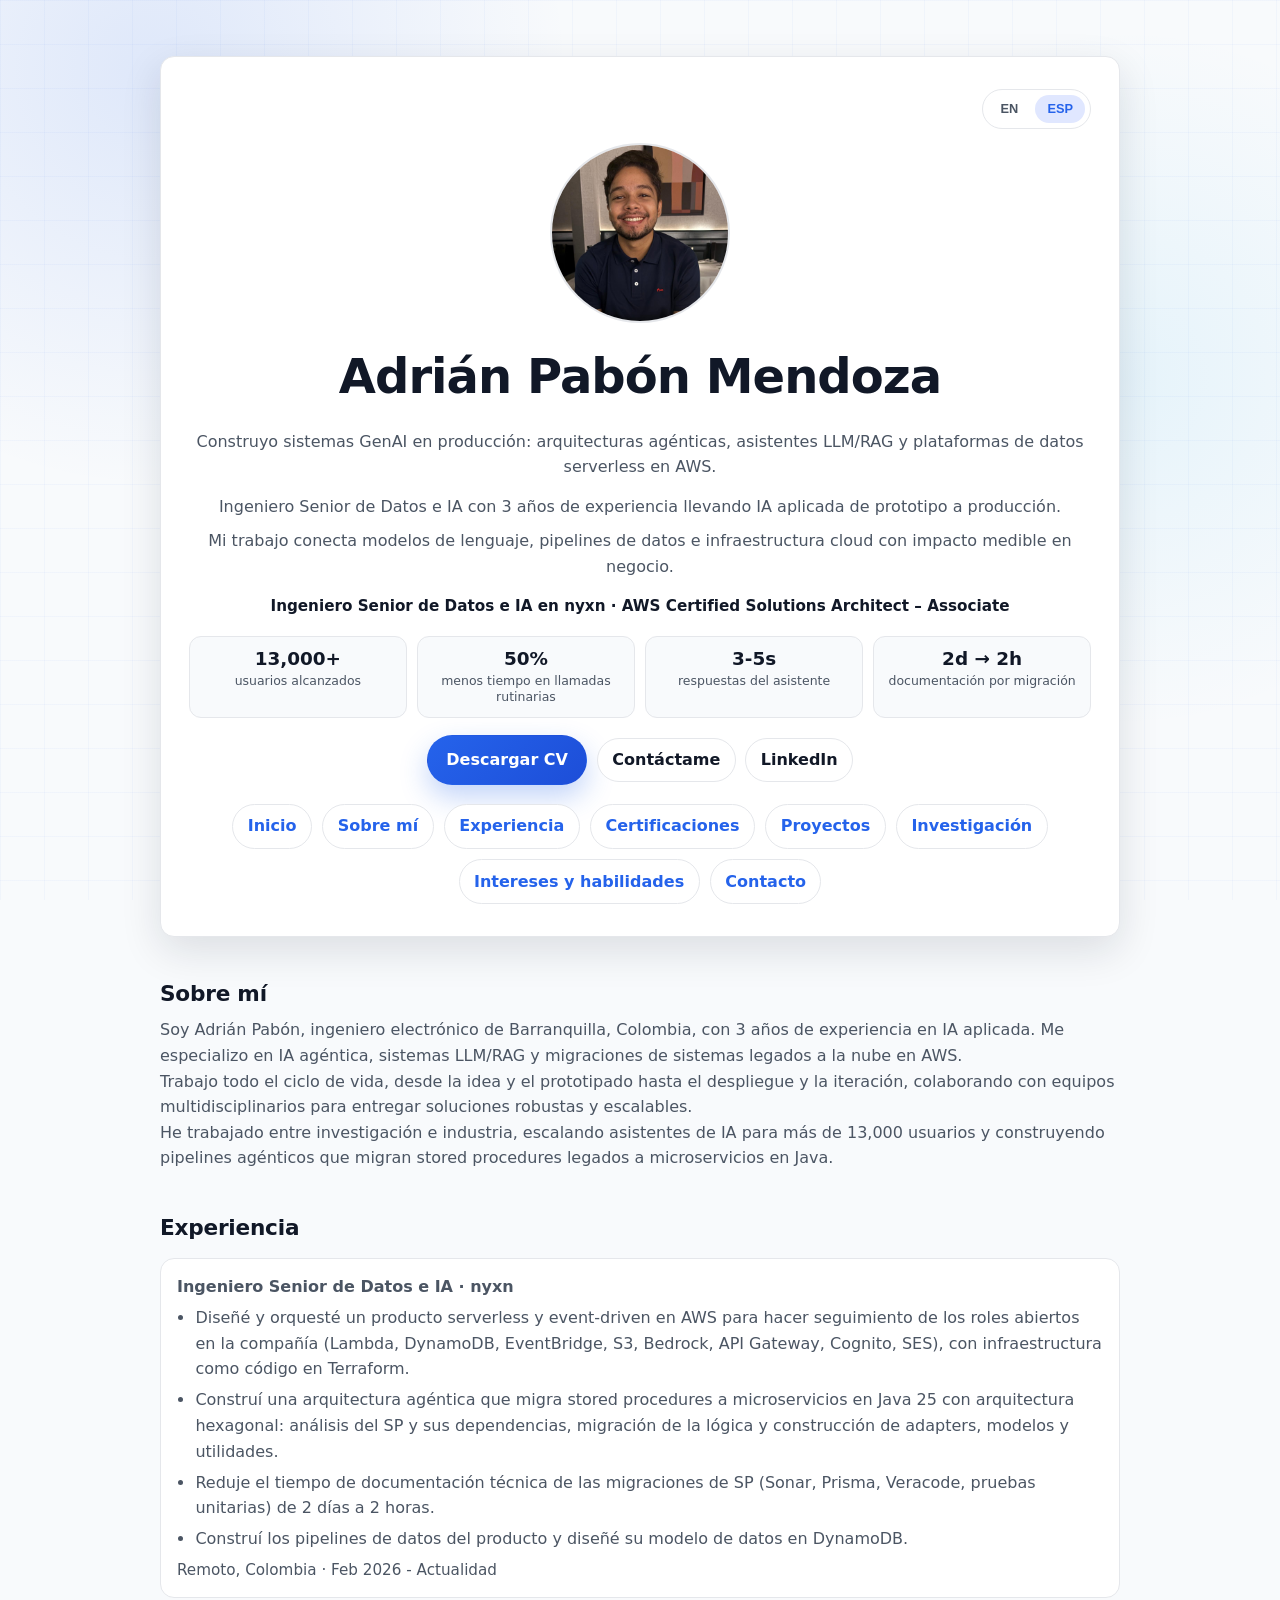
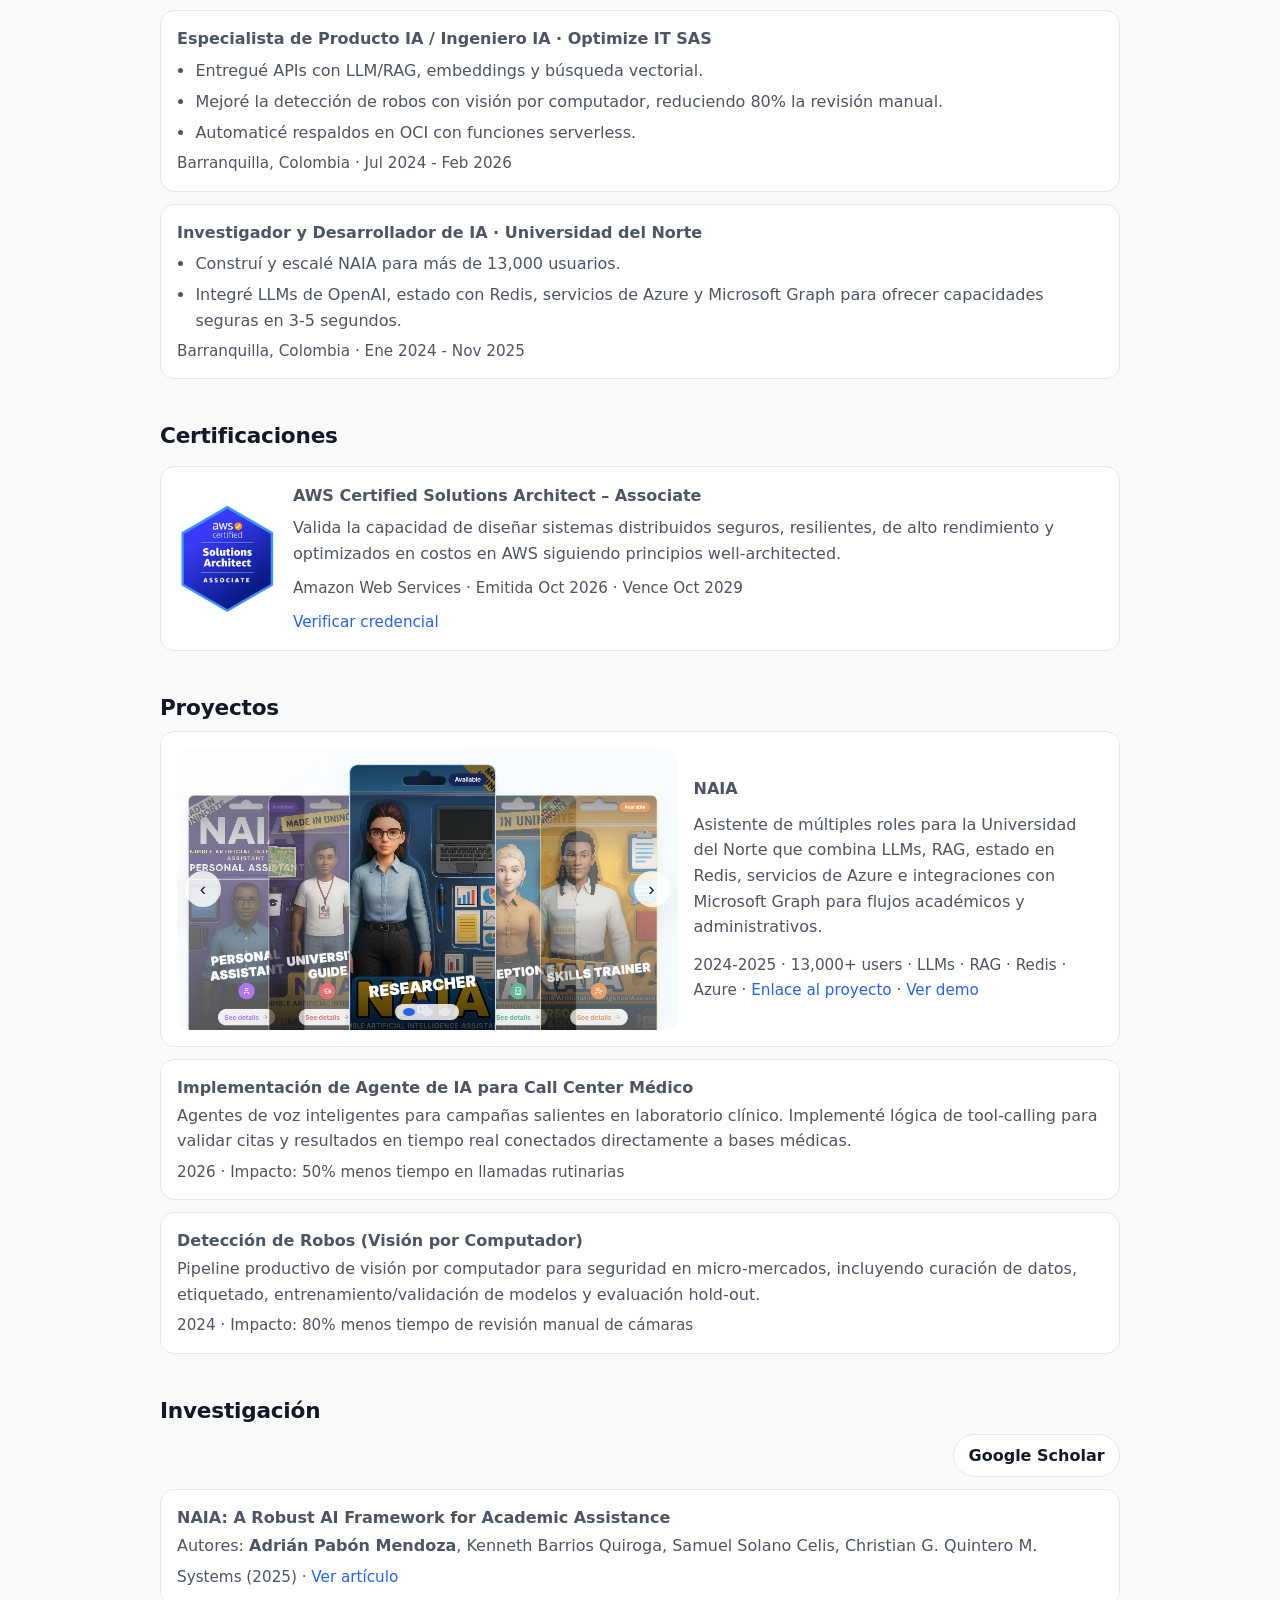
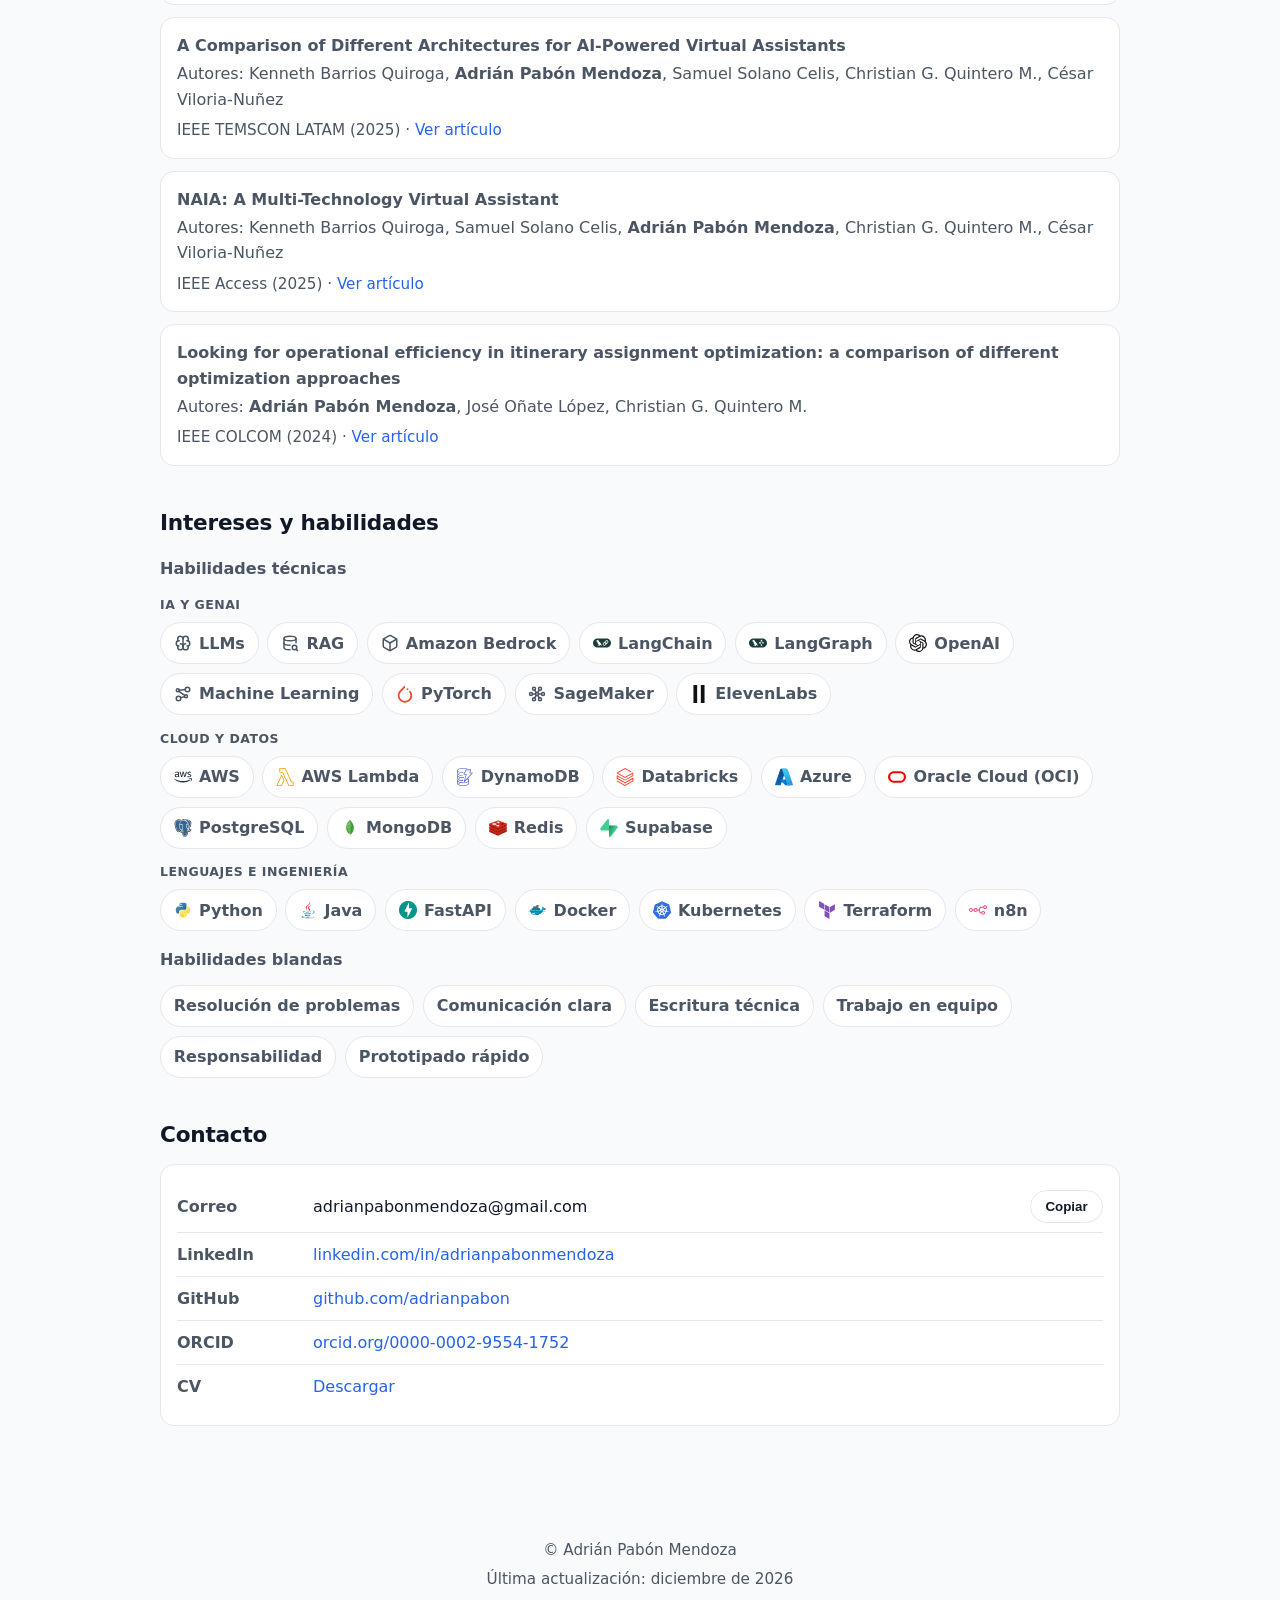
==== commit b8ff9351: "Strengthen CV and site for Senior AI Engineer roles - CV: target Senior AI Engineer (LLMs, RAG & AI " ====
--- a/es/index.html
+++ b/es/index.html
@@ -44,7 +44,7 @@
 
     <link rel="icon" href="../data/favicon.svg" type="image/svg+xml" />
     <link rel="stylesheet" href="../styles.css?v=7de985e2a5" />
-    <script defer src="../script.js?v=d95cb20e0e"></script>
+    <script defer src="../script.js?v=151ca3e2e9"></script>
   </head>
   <body>
     <main class="layout" id="content">
@@ -163,17 +163,18 @@
           <li>
             <p class="list__title" data-i18n="experience.role1.title">Ingeniero Senior de Datos e IA · nyxn</p>
             <ul class="list__points">
-              <li data-i18n="experience.role1.point1">Diseñé y orquesté un producto serverless y event-driven en AWS para hacer seguimiento de los roles abiertos en la compañía (Lambda, DynamoDB, EventBridge, S3, Bedrock, API Gateway, Cognito, SES).</li>
+              <li data-i18n="experience.role1.point1">Diseñé y orquesté un producto serverless y event-driven en AWS para hacer seguimiento de los roles abiertos en la compañía (Lambda, DynamoDB, EventBridge, S3, Bedrock, API Gateway, Cognito, SES), con infraestructura como código en Terraform.</li>
               <li data-i18n="experience.role1.point2">Construí una arquitectura agéntica que migra stored procedures a microservicios en Java 25 con arquitectura hexagonal: análisis del SP y sus dependencias, migración de la lógica y construcción de adapters, modelos y utilidades.</li>
               <li data-i18n="experience.role1.point3">Reduje el tiempo de documentación técnica de las migraciones de SP (Sonar, Prisma, Veracode, pruebas unitarias) de 2 días a 2 horas.</li>
+              <li data-i18n="experience.role1.point4">Construí los pipelines de datos del producto y diseñé su modelo de datos en DynamoDB.</li>
             </ul>
             <p class="list__meta" data-i18n="experience.role1.meta">Remoto, Colombia · Feb 2026 - Actualidad</p>
           </li>
           <li>
             <p class="list__title" data-i18n="experience.role2.title">Especialista de Producto IA / Ingeniero IA · Optimize IT SAS</p>
             <ul class="list__points">
+              <li data-i18n="experience.role2.point2">Entregué APIs con LLM/RAG, embeddings y búsqueda vectorial.</li>
               <li data-i18n="experience.role2.point1">Mejoré la detección de robos con visión por computador, reduciendo 80% la revisión manual.</li>
-              <li data-i18n="experience.role2.point2">Entregué APIs con LLM/RAG, embeddings y búsqueda vectorial.</li>
               <li data-i18n="experience.role2.point3">Automaticé respaldos en OCI con funciones serverless.</li>
             </ul>
             <p class="list__meta" data-i18n="experience.role2.meta">Barranquilla, Colombia · Jul 2024 - Feb 2026</p>
@@ -425,6 +426,8 @@
             <li class="skill-chip"><img src="../data/icons/java.svg" alt="" width="18" height="18" loading="lazy" decoding="async" />Java</li>
             <li class="skill-chip"><img src="../data/icons/fastapi.svg" alt="" width="18" height="18" loading="lazy" decoding="async" />FastAPI</li>
             <li class="skill-chip"><img src="../data/icons/docker.svg" alt="" width="18" height="18" loading="lazy" decoding="async" />Docker</li>
+            <li class="skill-chip"><img src="../data/icons/kubernetes.svg" alt="" width="18" height="18" loading="lazy" decoding="async" />Kubernetes</li>
+            <li class="skill-chip"><img src="../data/icons/terraform.svg" alt="" width="18" height="18" loading="lazy" decoding="async" />Terraform</li>
             <li class="skill-chip"><img src="../data/icons/n8n.svg" alt="" width="18" height="18" loading="lazy" decoding="async" />n8n</li>
           </ul>
         </div>
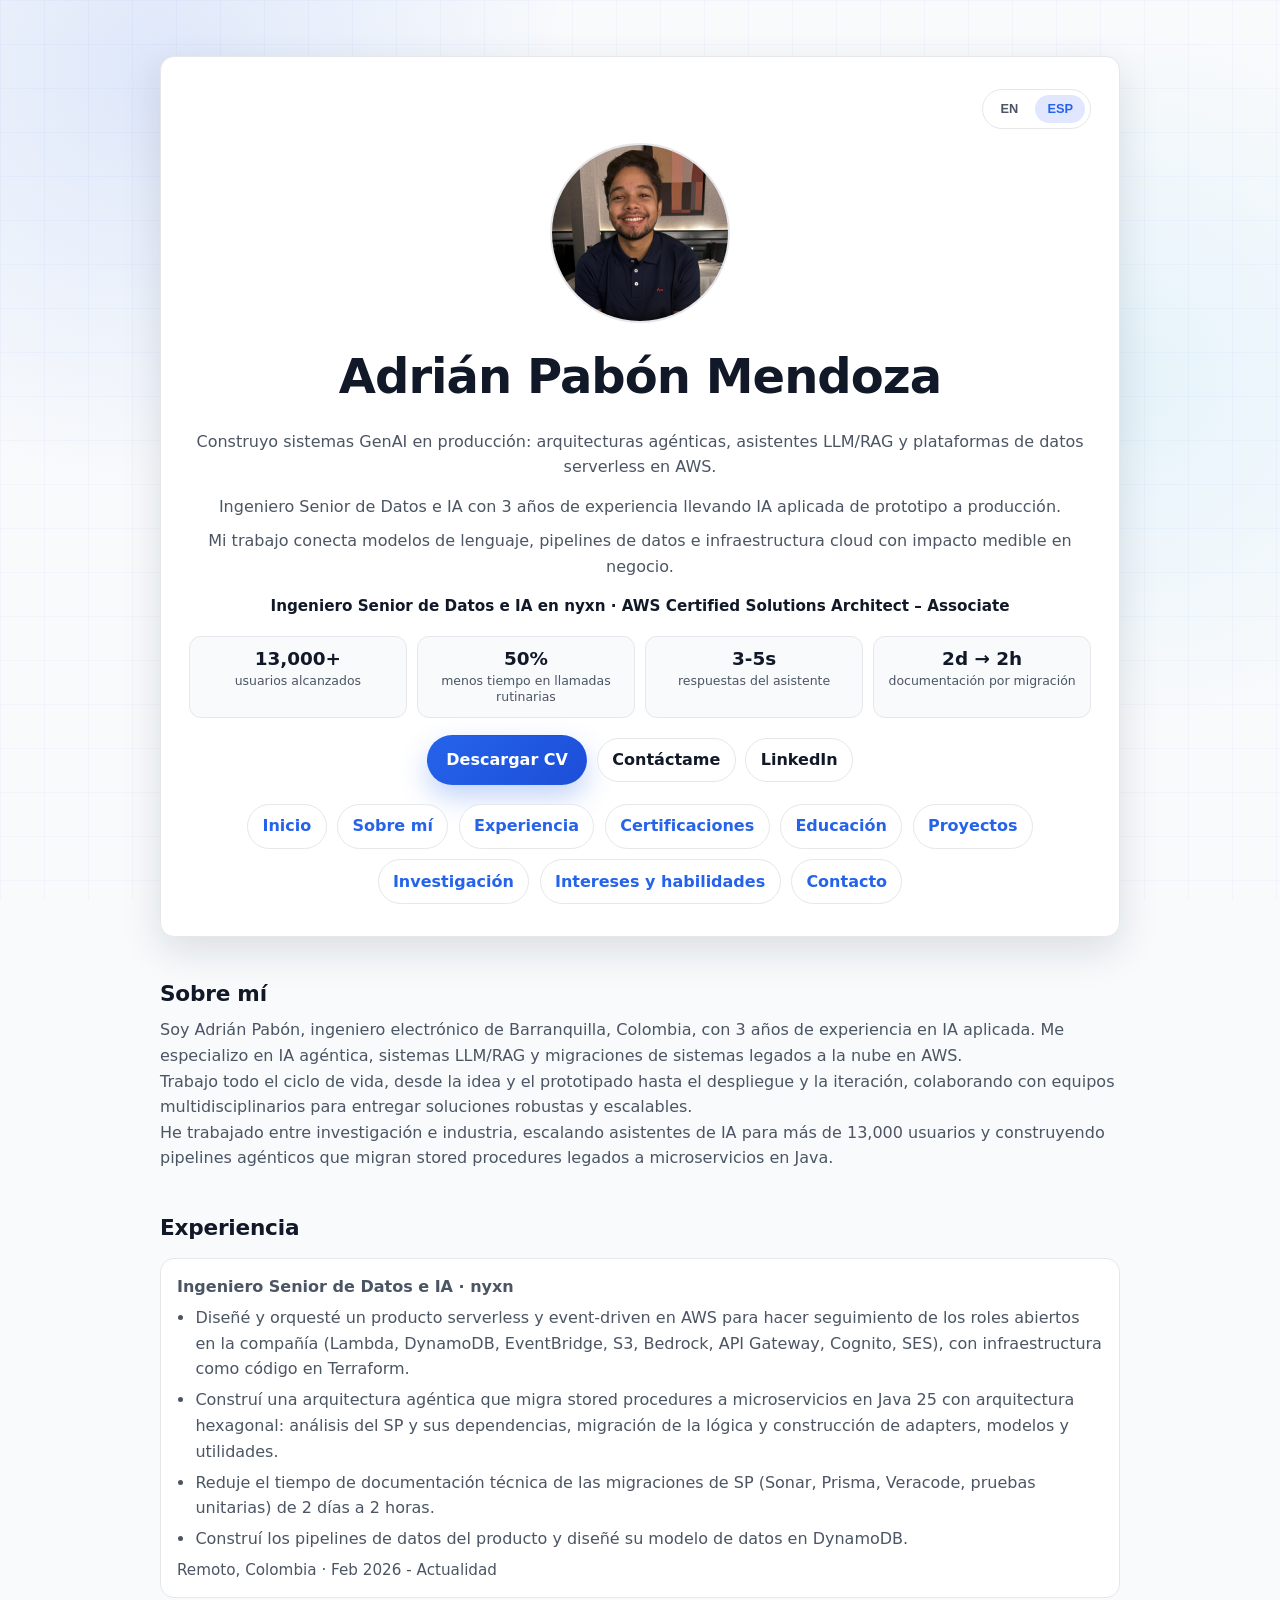
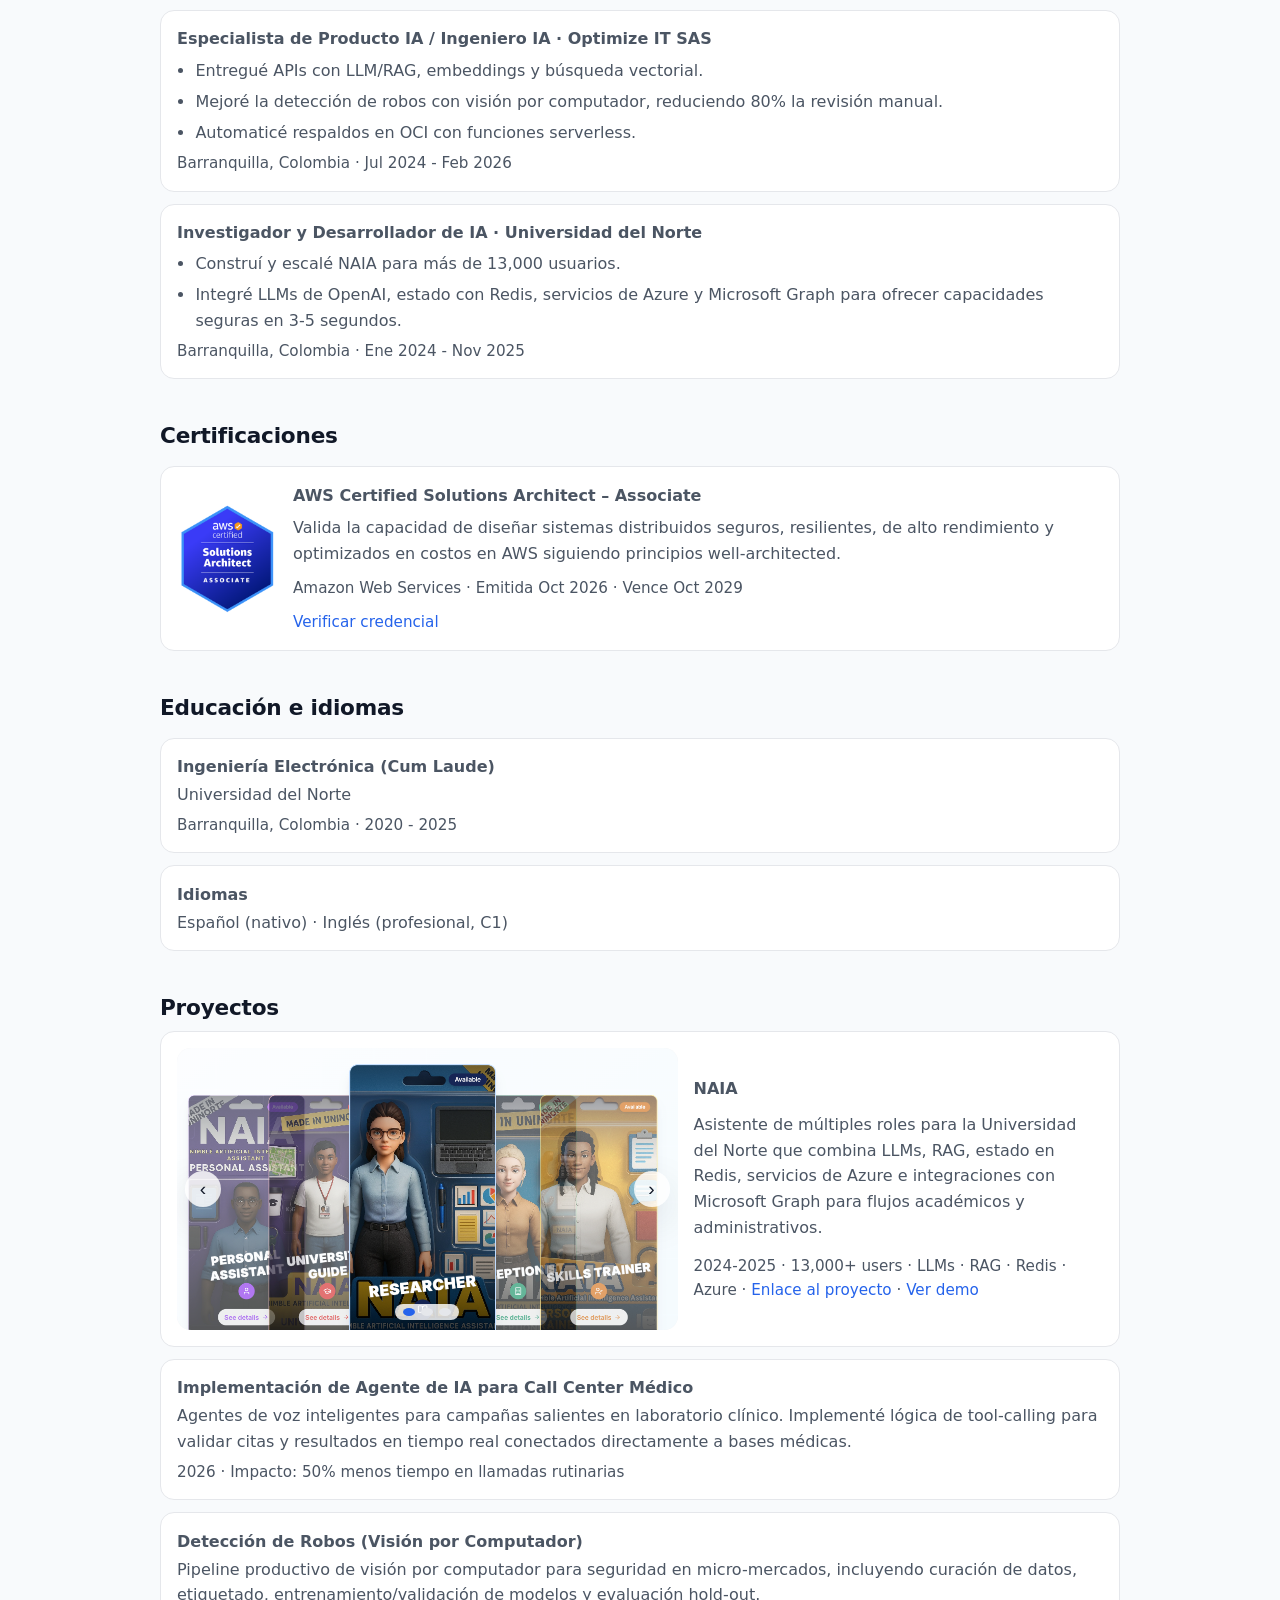
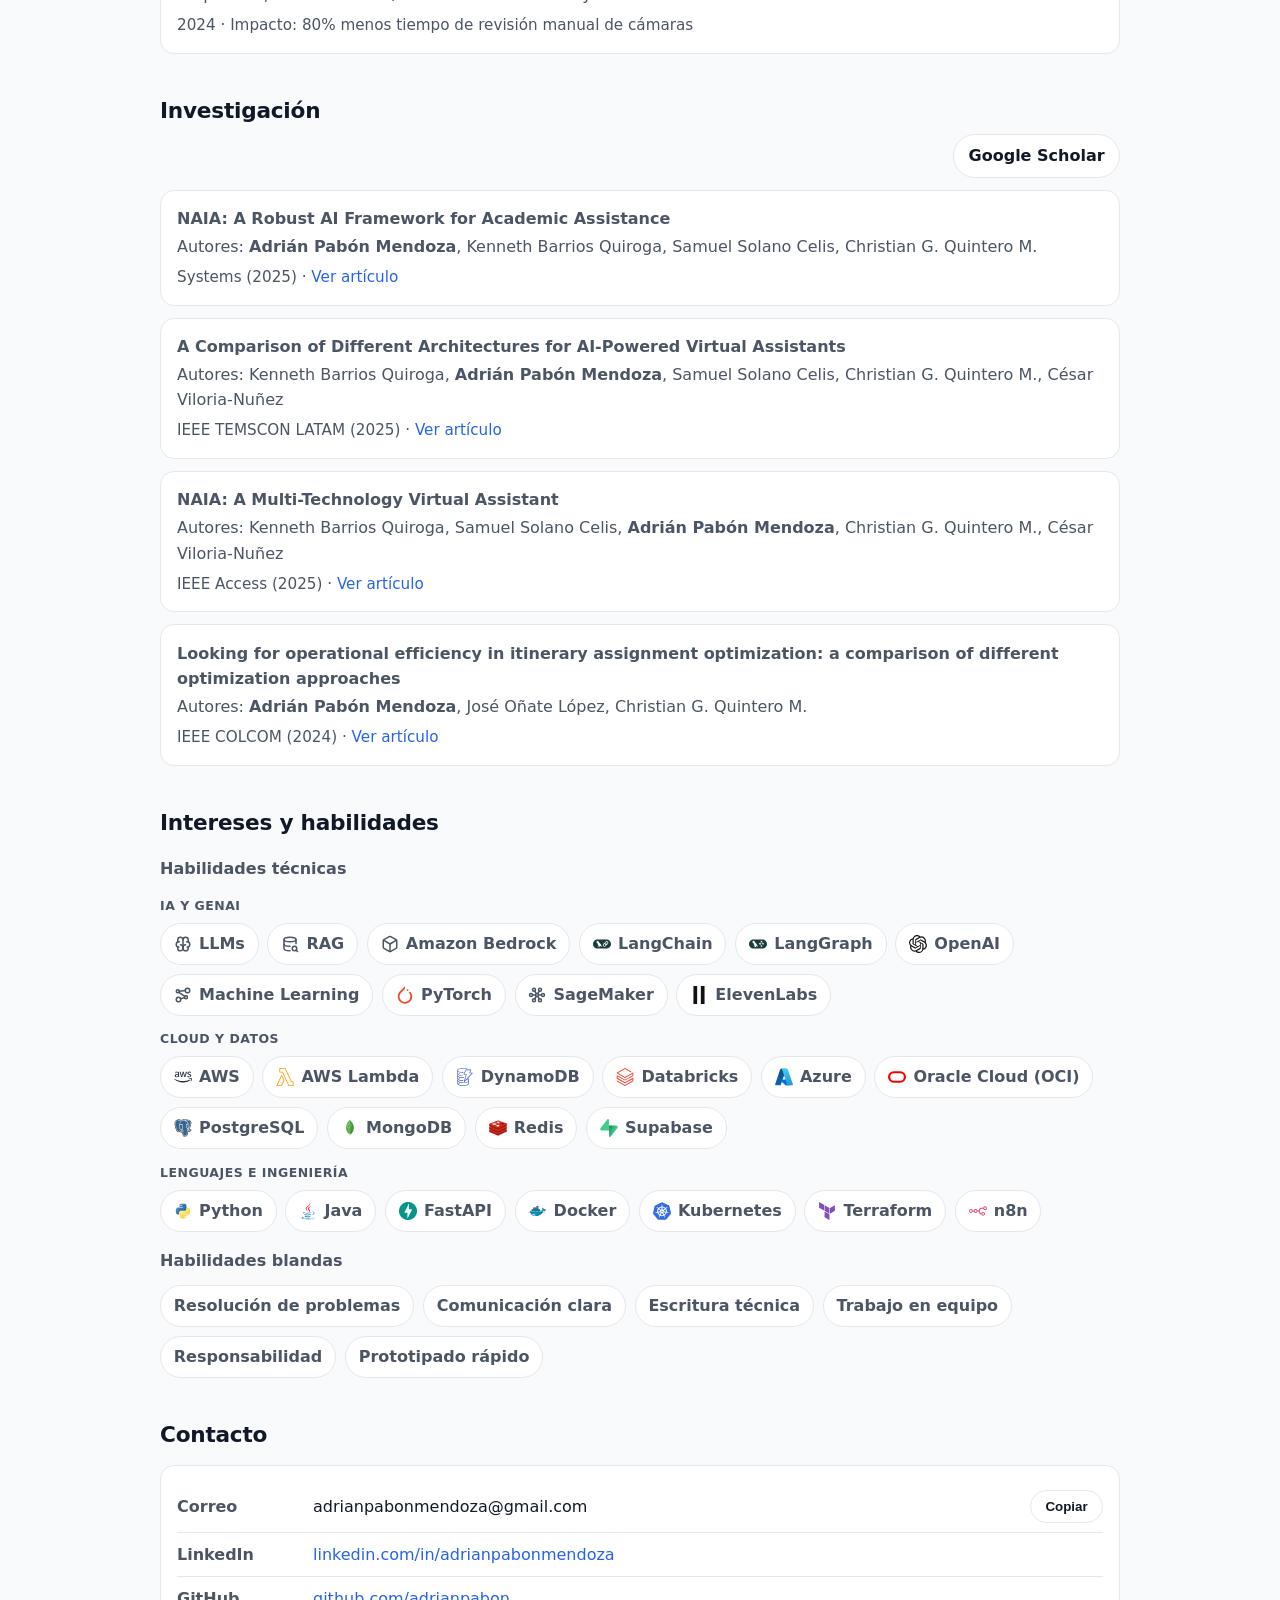
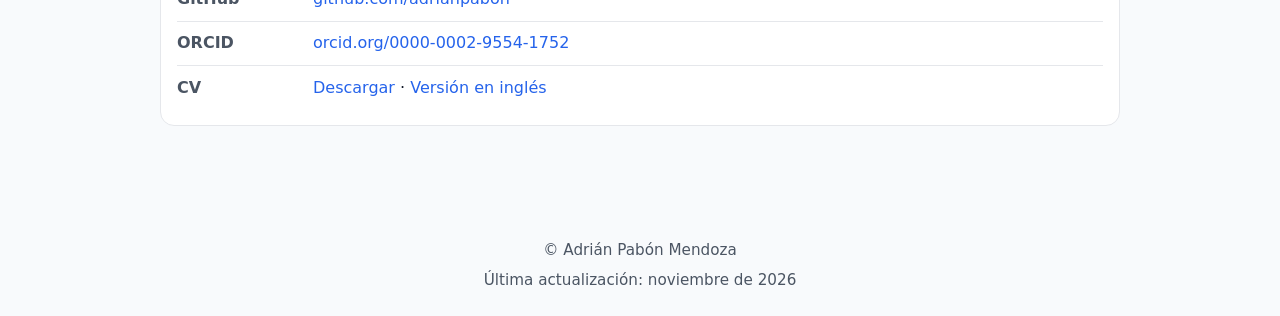
==== commit e7b36fe7: "Add education and languages, link both CVs, fix last-updated date - New Education & Languages sectio" ====
--- a/es/index.html
+++ b/es/index.html
@@ -44,7 +44,7 @@
 
     <link rel="icon" href="../data/favicon.svg" type="image/svg+xml" />
     <link rel="stylesheet" href="../styles.css?v=7de985e2a5" />
-    <script defer src="../script.js?v=151ca3e2e9"></script>
+    <script defer src="../script.js?v=04bf2a53e8"></script>
   </head>
   <body>
     <main class="layout" id="content">
@@ -142,6 +142,7 @@
             <a href="#about" data-i18n="nav.about">Sobre mí</a>
             <a href="#experience" data-i18n="nav.experience">Experiencia</a>
             <a href="#certifications" data-i18n="nav.certifications">Certificaciones</a>
+            <a href="#education" data-i18n="nav.education">Educación</a>
             <a href="#projects" data-i18n="nav.projects">Proyectos</a>
             <a href="#research" data-i18n="nav.research">Investigación</a>
             <a href="#interests" data-i18n="nav.interests">Intereses y habilidades</a>
@@ -219,6 +220,21 @@
             </p>
           </div>
         </article>
+      </section>
+
+      <section id="education" class="section">
+        <h2 data-i18n="education.title">Educación e idiomas</h2>
+        <ul class="list">
+          <li>
+            <p class="list__title" data-i18n="education.degree">Ingeniería Electrónica (Cum Laude)</p>
+            <p class="list__desc">Universidad del Norte</p>
+            <p class="list__meta" data-i18n="education.meta">Barranquilla, Colombia · 2020 - 2025</p>
+          </li>
+          <li>
+            <p class="list__title" data-i18n="languages.title">Idiomas</p>
+            <p class="list__desc" data-i18n="languages.list">Español (nativo) · Inglés (profesional, C1)</p>
+          </li>
+        </ul>
       </section>
 
       <section id="projects" class="section">
@@ -487,13 +503,15 @@
           </div>
           <div class="contact__row">
             <span class="contact__label" data-i18n="contact.cv">CV</span>
-            <a
-              class="contact__value link"
-              href="../cv/es/Adrian_Pabon_CV.pdf"
-              download
-            >
-              <span data-i18n="contact.download">Descargar</span>
-            </a>
+            <span class="contact__value">
+              <a class="link" href="../cv/es/Adrian_Pabon_CV.pdf" download>
+                <span data-i18n="contact.download">Descargar</span>
+              </a>
+              ·
+              <a class="link" href="../cv/en/Adrian_Pabon_CV.pdf" download>
+                <span data-i18n="contact.cvOther">Versión en inglés</span>
+              </a>
+            </span>
           </div>
         </div>
       </section>
@@ -501,7 +519,7 @@
 
     <footer class="footer">
       <p>© Adrián Pabón Mendoza</p>
-      <p class="footer__updated"><span data-i18n="footer.updatedLabel">Última actualización:</span> <span data-last-updated></span></p>
+      <p class="footer__updated"><span data-i18n="footer.updatedLabel">Última actualización:</span> <time data-last-updated datetime="2026-11-01">noviembre de 2026</time></p>
     </footer>
 
     <script type="application/ld+json">
@@ -525,6 +543,7 @@
           "addressCountry": "CO"
         },
         "knowsLanguage": ["es", "en"],
+        "alumniOf": { "@type": "CollegeOrUniversity", "name": "Universidad del Norte" },
         "knowsAbout": [
           "Generative AI",
           "Agentic AI",
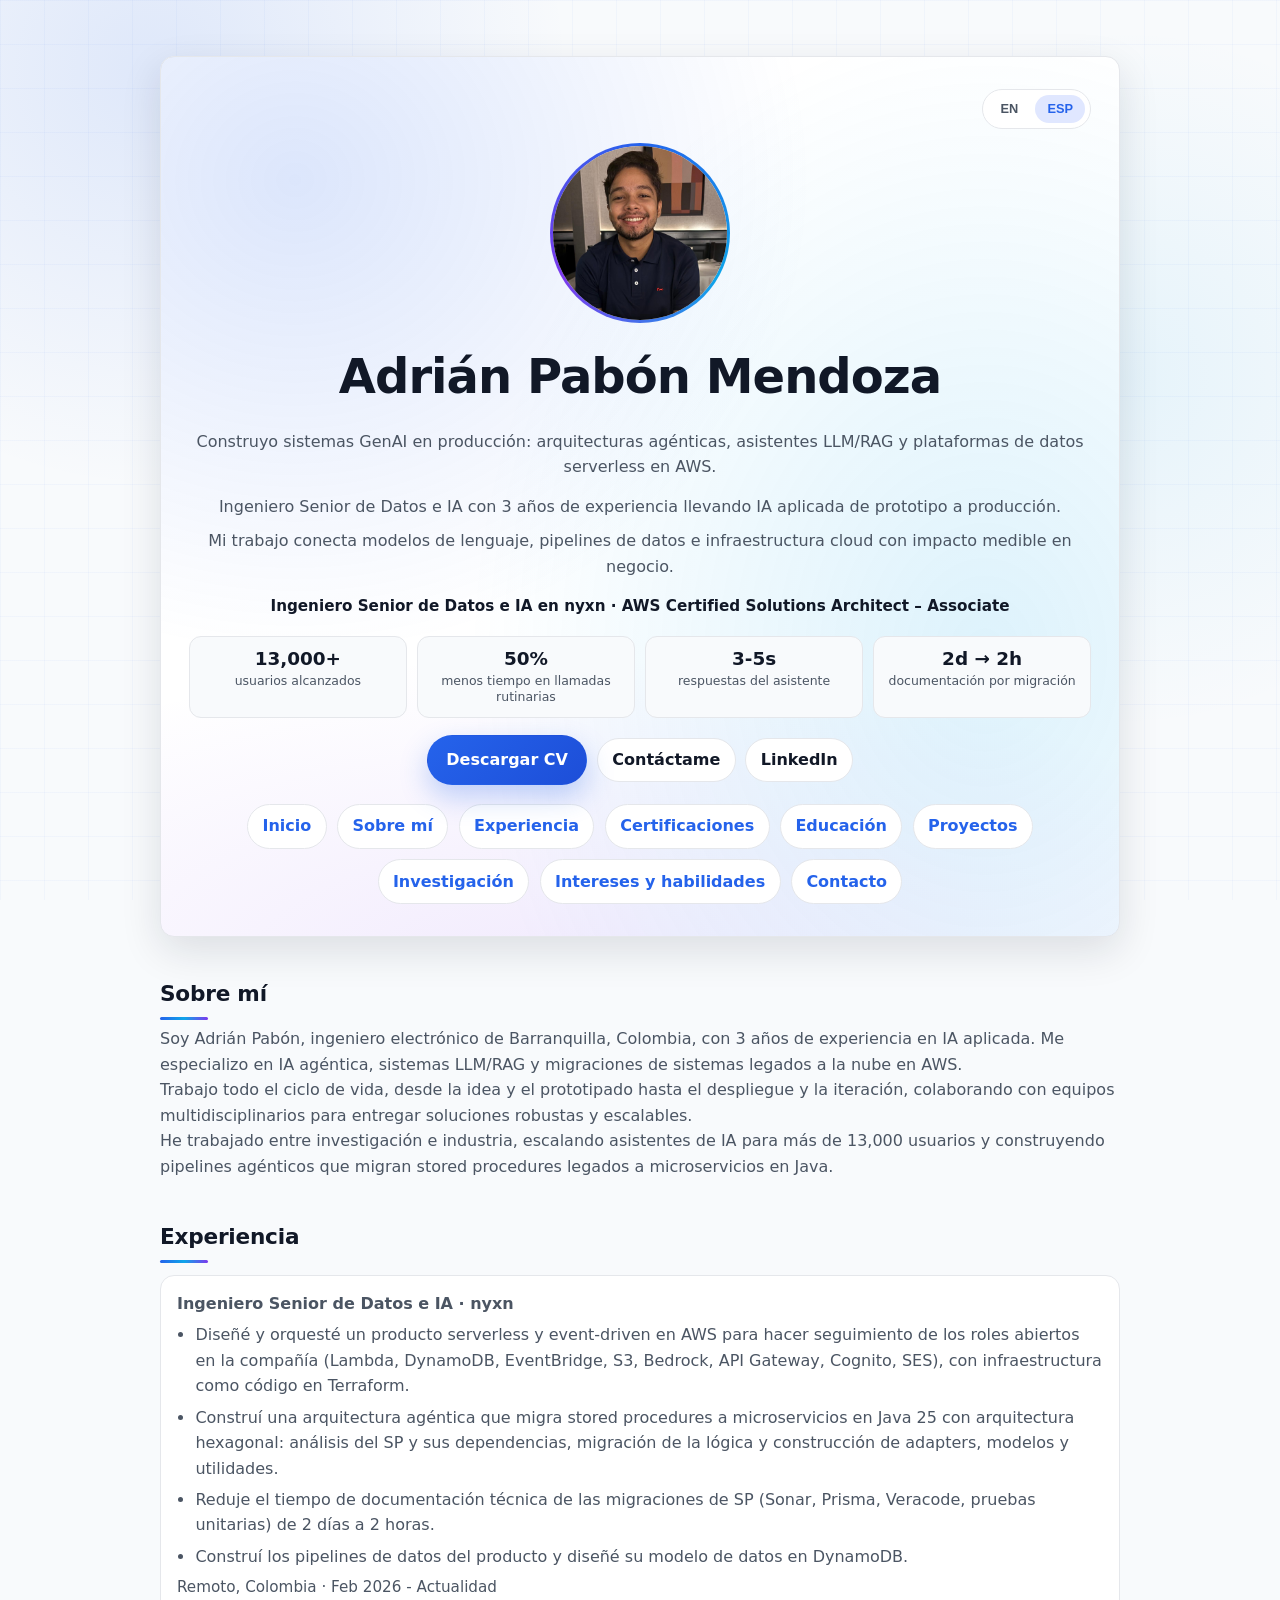
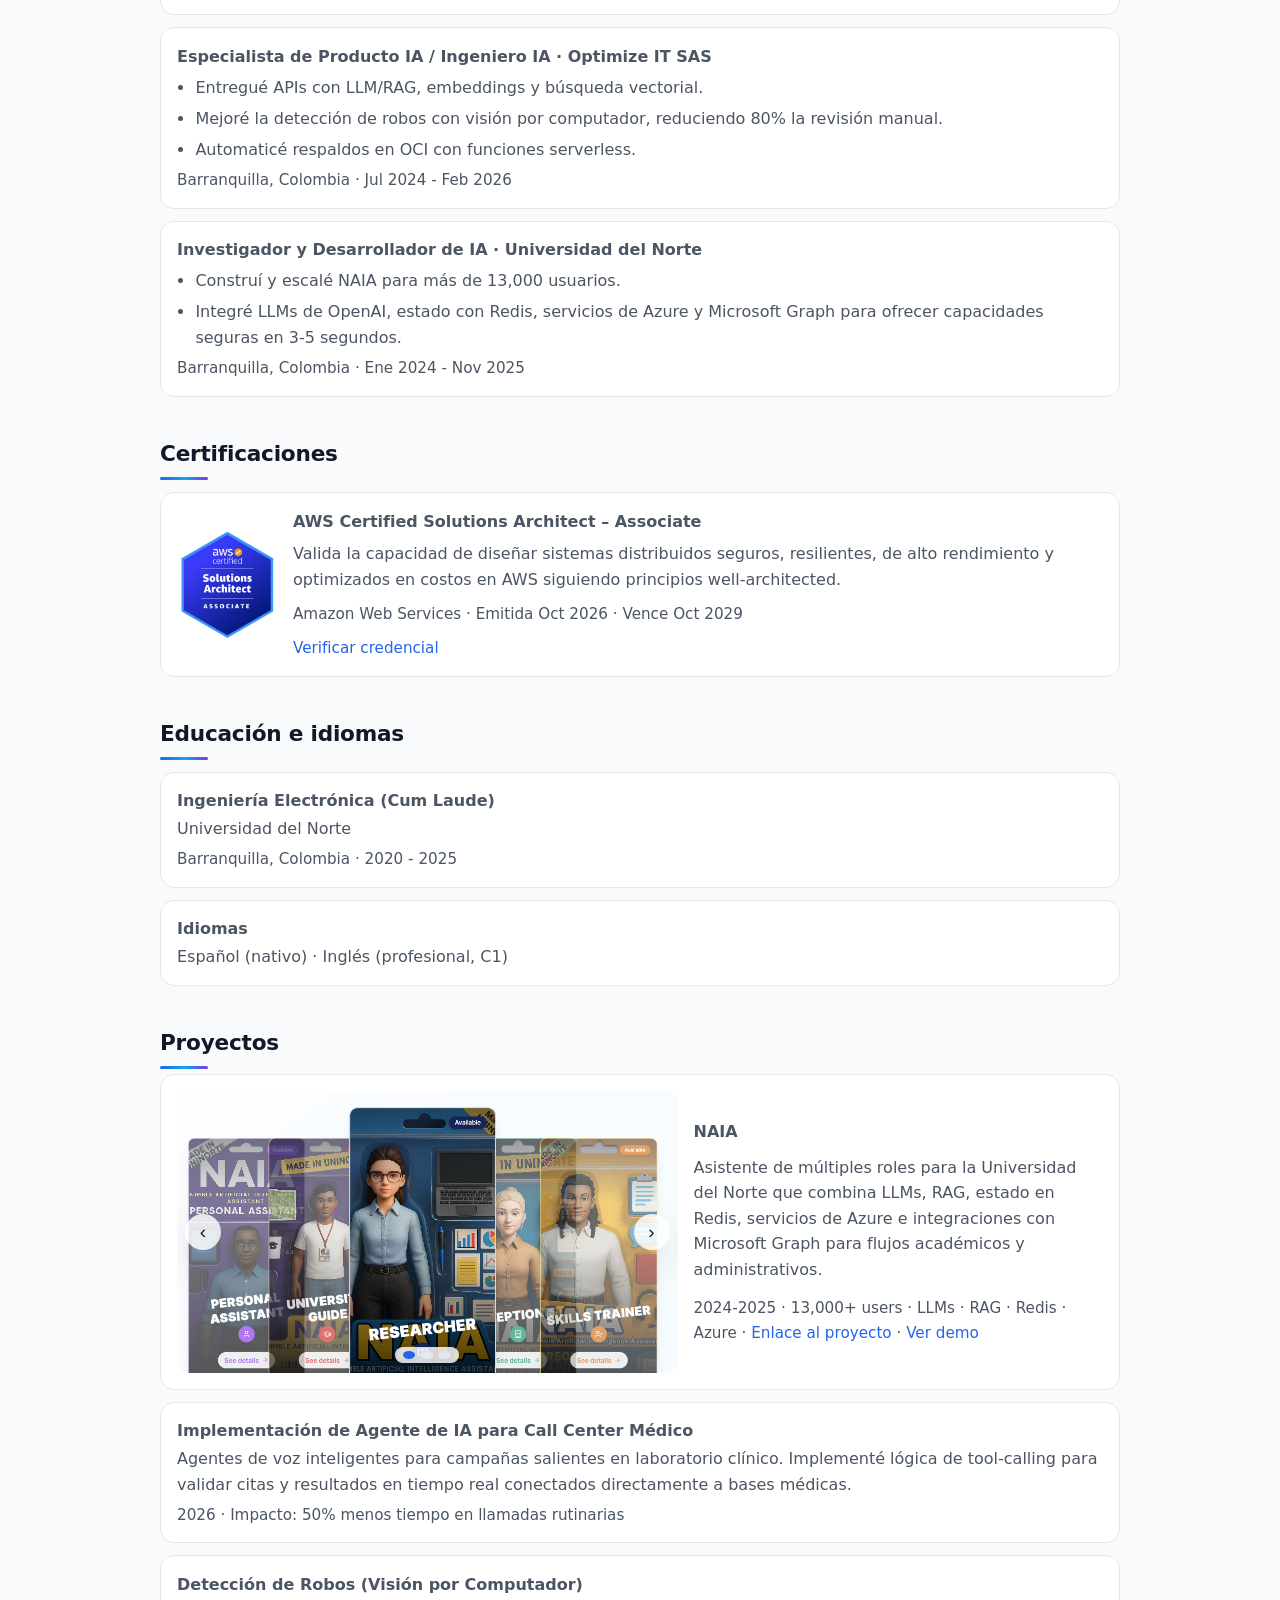
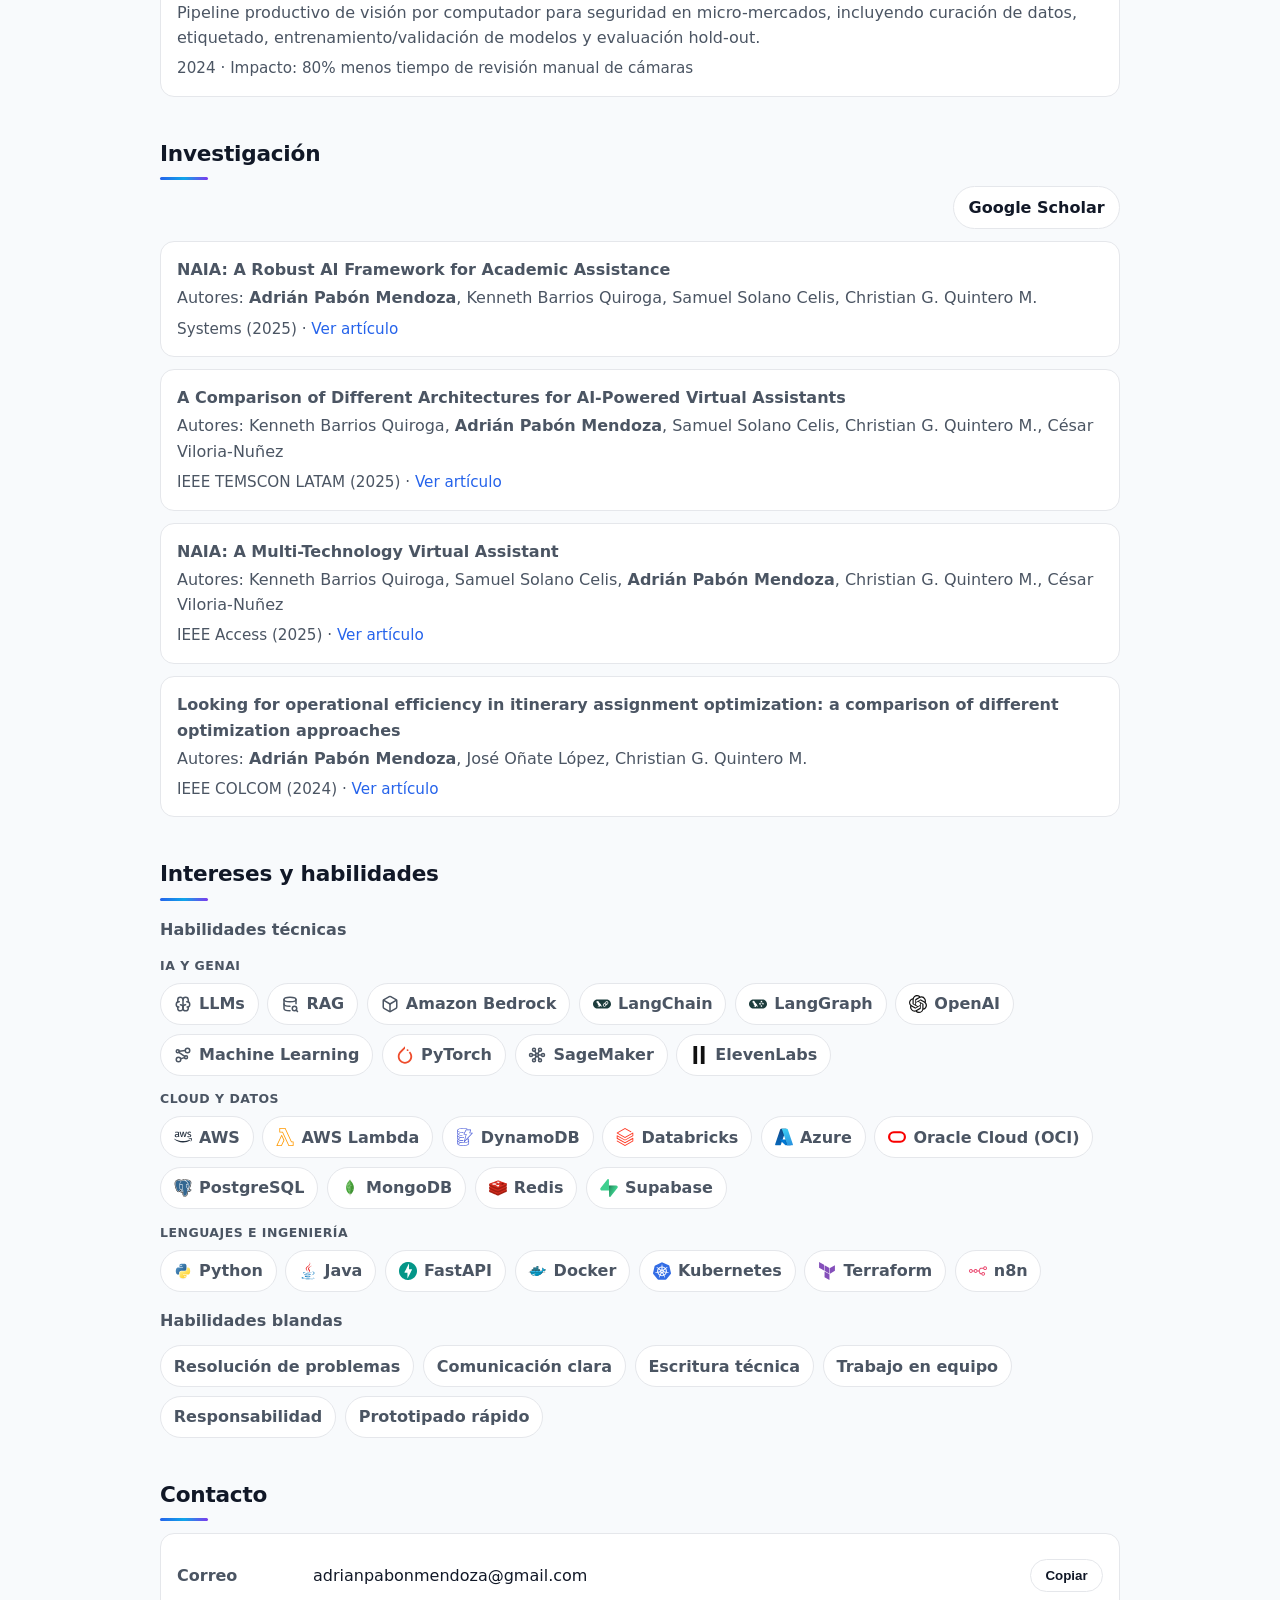
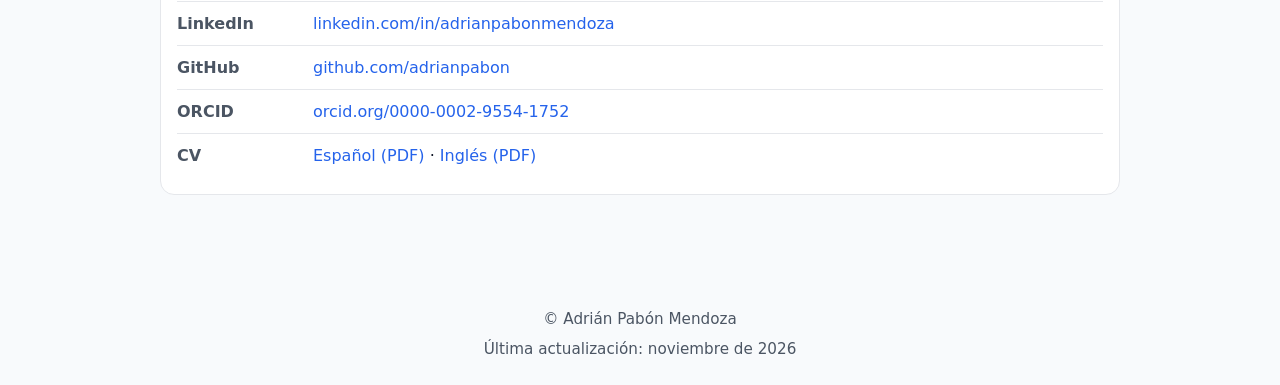
==== commit 6a151b12: "feat: add motion, micro-interactions and clearer CV language links - Animated hero: aurora glow, nam" ====
--- a/es/index.html
+++ b/es/index.html
@@ -43,8 +43,8 @@
     <title data-i18n="meta.title">Adrián Pabón Mendoza | Ingeniero Senior de IA y Datos · AWS Certified Solutions Architect · IA agéntica</title>
 
     <link rel="icon" href="../data/favicon.svg" type="image/svg+xml" />
-    <link rel="stylesheet" href="../styles.css?v=7de985e2a5" />
-    <script defer src="../script.js?v=04bf2a53e8"></script>
+    <link rel="stylesheet" href="../styles.css?v=019836557a" />
+    <script defer src="../script.js?v=e65254d980"></script>
   </head>
   <body>
     <main class="layout" id="content">
@@ -505,11 +505,11 @@
             <span class="contact__label" data-i18n="contact.cv">CV</span>
             <span class="contact__value">
               <a class="link" href="../cv/es/Adrian_Pabon_CV.pdf" download>
-                <span data-i18n="contact.download">Descargar</span>
+                <span data-i18n="contact.download">Español (PDF)</span>
               </a>
               ·
               <a class="link" href="../cv/en/Adrian_Pabon_CV.pdf" download>
-                <span data-i18n="contact.cvOther">Versión en inglés</span>
+                <span data-i18n="contact.cvOther">Inglés (PDF)</span>
               </a>
             </span>
           </div>
@@ -519,7 +519,7 @@
 
     <footer class="footer">
       <p>© Adrián Pabón Mendoza</p>
-      <p class="footer__updated"><span data-i18n="footer.updatedLabel">Última actualización:</span> <time data-last-updated datetime="2026-11-01">noviembre de 2026</time></p>
+      <p class="footer__updated"><span data-i18n="footer.updatedLabel">Última actualización:</span> <time data-last-updated datetime="2026-11-24">noviembre de 2026</time></p>
     </footer>
 
     <script type="application/ld+json">
--- a/styles.css
+++ b/styles.css
@@ -628,3 +628,243 @@
     align-items: center;
   }
 }
+
+/* ---------- Motion & micro-interactions ----------
+   Everything animated lives behind prefers-reduced-motion: no-preference,
+   so visitors who ask for less motion get the static design. */
+
+@property --ring-angle {
+  syntax: "<angle>";
+  initial-value: 0deg;
+  inherits: false;
+}
+
+.intro {
+  position: relative;
+  isolation: isolate;
+  overflow: hidden;
+}
+
+/* Soft aurora glow behind the hero content. */
+.intro::before {
+  content: "";
+  position: absolute;
+  inset: -40%;
+  z-index: -1;
+  background:
+    radial-gradient(closest-side at 30% 30%, rgba(37, 99, 235, 0.16), transparent),
+    radial-gradient(closest-side at 70% 60%, rgba(14, 165, 233, 0.14), transparent),
+    radial-gradient(closest-side at 45% 80%, rgba(124, 58, 237, 0.1), transparent);
+  pointer-events: none;
+}
+
+.intro__name {
+  background: linear-gradient(100deg, #111827 0%, #111827 38%, #2563eb 45%, #0ea5e9 50%, #2563eb 55%, #111827 62%, #111827 100%);
+  background-size: 250% 100%;
+  background-position: 100% 0;
+  -webkit-background-clip: text;
+  background-clip: text;
+  color: transparent;
+}
+
+/* Photo framed by a gradient ring. */
+.intro__photo {
+  border: 3px solid transparent;
+  background:
+    linear-gradient(var(--card), var(--card)) padding-box,
+    conic-gradient(from var(--ring-angle), #2563eb, #0ea5e9, #7c3aed, #2563eb) border-box;
+}
+
+.impact-strip div,
+.list > li,
+.project-card,
+.cert-card,
+.contact-card,
+.pill-list li {
+  transition:
+    transform 0.25s ease,
+    box-shadow 0.25s ease,
+    border-color 0.25s ease;
+}
+
+.impact-strip div:hover,
+.list > li:hover,
+.project-card:hover,
+.cert-card:hover,
+.contact-card:hover {
+  border-color: rgba(37, 99, 235, 0.45);
+  box-shadow: 0 12px 30px rgba(37, 99, 235, 0.12);
+}
+
+.pill-list li:hover {
+  border-color: rgba(37, 99, 235, 0.45);
+  color: var(--text);
+}
+
+.impact-strip dt {
+  font-variant-numeric: tabular-nums;
+}
+
+/* Light sweep across the main CV button. */
+.button--cv {
+  position: relative;
+  overflow: hidden;
+  transition:
+    transform 0.2s ease,
+    box-shadow 0.2s ease;
+}
+
+.button--cv::after {
+  content: "";
+  position: absolute;
+  inset: 0;
+  background: linear-gradient(110deg, transparent 30%, rgba(255, 255, 255, 0.45) 50%, transparent 70%);
+  transform: translateX(-120%);
+  pointer-events: none;
+}
+
+@media (prefers-reduced-motion: no-preference) {
+  .intro::before {
+    animation: aurora 18s ease-in-out infinite alternate;
+  }
+
+  .intro__name {
+    animation: name-shimmer 6s ease-in-out 0.4s infinite;
+  }
+
+  .intro__photo {
+    animation: ring-spin 8s linear infinite;
+  }
+
+  .button--cv::after {
+    animation: button-sweep 4s ease-in-out 1.5s infinite;
+  }
+
+  .impact-strip div:hover,
+  .list > li:hover,
+  .contact-card:hover {
+    transform: translateY(-3px);
+  }
+
+  .pill-list li:hover {
+    transform: translateY(-2px);
+  }
+
+  /* Cards with a 3D tilt follow the pointer (set by script.js). */
+  .project-card,
+  .cert-card {
+    transform: perspective(900px) rotateX(var(--tilt-x, 0deg)) rotateY(var(--tilt-y, 0deg));
+  }
+
+  .cert-card__badge {
+    transition: transform 0.3s ease;
+  }
+
+  .cert-card:hover .cert-card__badge {
+    transform: scale(1.06) rotate(-3deg);
+  }
+
+  /* Scroll reveal: only applied once script.js marks the page, so no-JS visitors see everything. */
+  .has-reveal .reveal {
+    opacity: 0;
+    transform: translateY(24px);
+    transition:
+      opacity 0.7s ease,
+      transform 0.7s cubic-bezier(0.2, 0.7, 0.2, 1);
+  }
+
+  .has-reveal .reveal.is-visible {
+    opacity: 1;
+    transform: none;
+  }
+}
+
+@keyframes aurora {
+  0% {
+    transform: translate(0, 0) rotate(0deg);
+  }
+  50% {
+    transform: translate(6%, -4%) rotate(8deg);
+  }
+  100% {
+    transform: translate(-5%, 5%) rotate(-6deg);
+  }
+}
+
+@keyframes name-shimmer {
+  0%,
+  60% {
+    background-position: 100% 0;
+  }
+  100% {
+    background-position: 0 0;
+  }
+}
+
+@keyframes ring-spin {
+  to {
+    --ring-angle: 360deg;
+  }
+}
+
+@keyframes button-sweep {
+  0%,
+  60% {
+    transform: translateX(-120%);
+  }
+  100% {
+    transform: translateX(120%);
+  }
+}
+
+/* ---------- Section-level effects ---------- */
+
+/* Gradient accent bar under every section title. */
+.section h2::after {
+  content: "";
+  display: block;
+  width: 48px;
+  height: 3px;
+  margin-top: 0.35rem;
+  border-radius: 999px;
+  background: linear-gradient(90deg, #2563eb, #0ea5e9, #7c3aed);
+  transform-origin: left;
+}
+
+/* Spotlight that follows the pointer inside cards (position set by script.js). */
+.list > li,
+.project-card,
+.cert-card,
+.contact-card {
+  background:
+    radial-gradient(420px circle at var(--spot-x, -999px) var(--spot-y, -999px), rgba(37, 99, 235, 0.09), transparent 45%),
+    var(--card);
+}
+
+@media (prefers-reduced-motion: no-preference) {
+  .has-reveal .reveal h2::after {
+    transform: scaleX(0);
+    transition: transform 0.8s cubic-bezier(0.2, 0.7, 0.2, 1) 0.25s;
+  }
+
+  .has-reveal .reveal.is-visible h2::after {
+    transform: scaleX(1);
+  }
+
+  /* Cards, list items and skill chips enter one after another. */
+  .has-reveal .reveal:not(.is-visible) .stagger {
+    opacity: 0;
+  }
+
+  .has-reveal .reveal.is-visible .stagger {
+    animation: rise-in 0.6s cubic-bezier(0.2, 0.7, 0.2, 1) backwards;
+    animation-delay: calc(var(--stagger-index, 0) * 70ms + 150ms);
+  }
+}
+
+@keyframes rise-in {
+  from {
+    opacity: 0;
+    transform: translateY(14px);
+  }
+}
